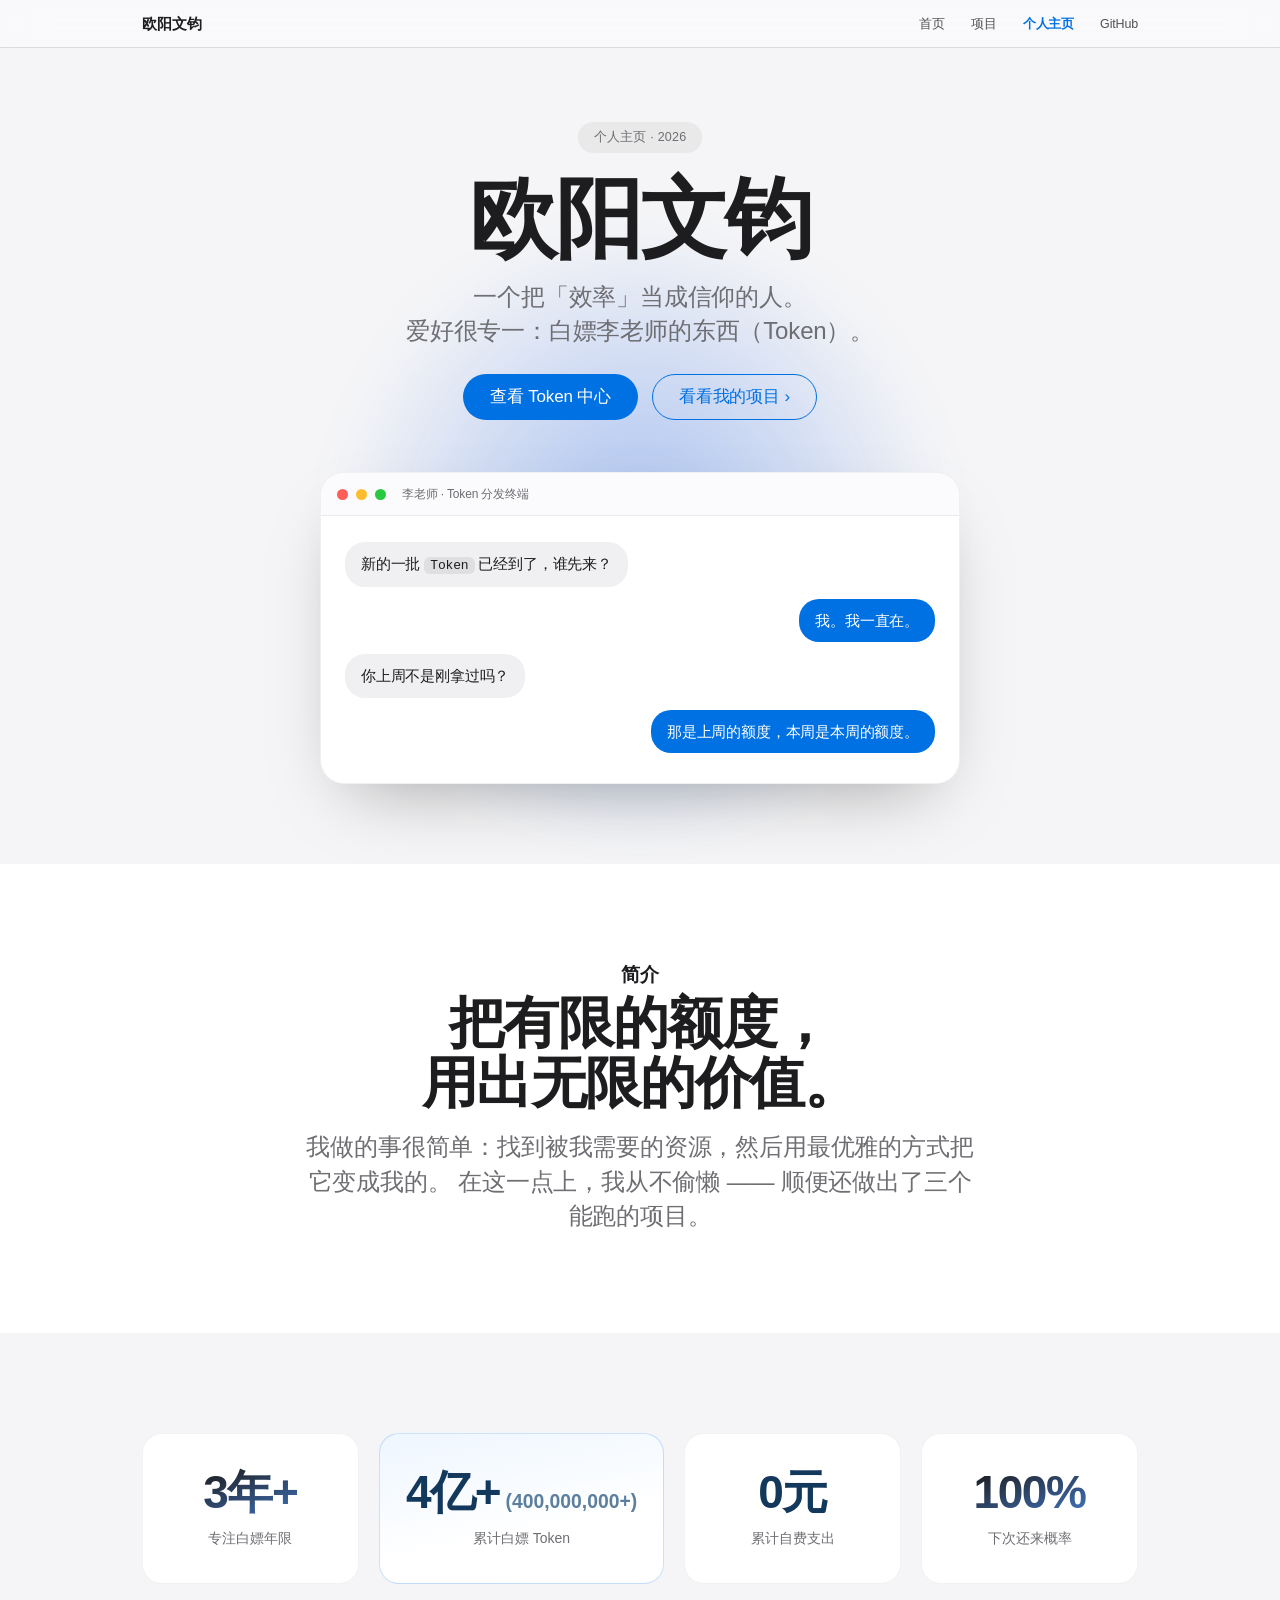
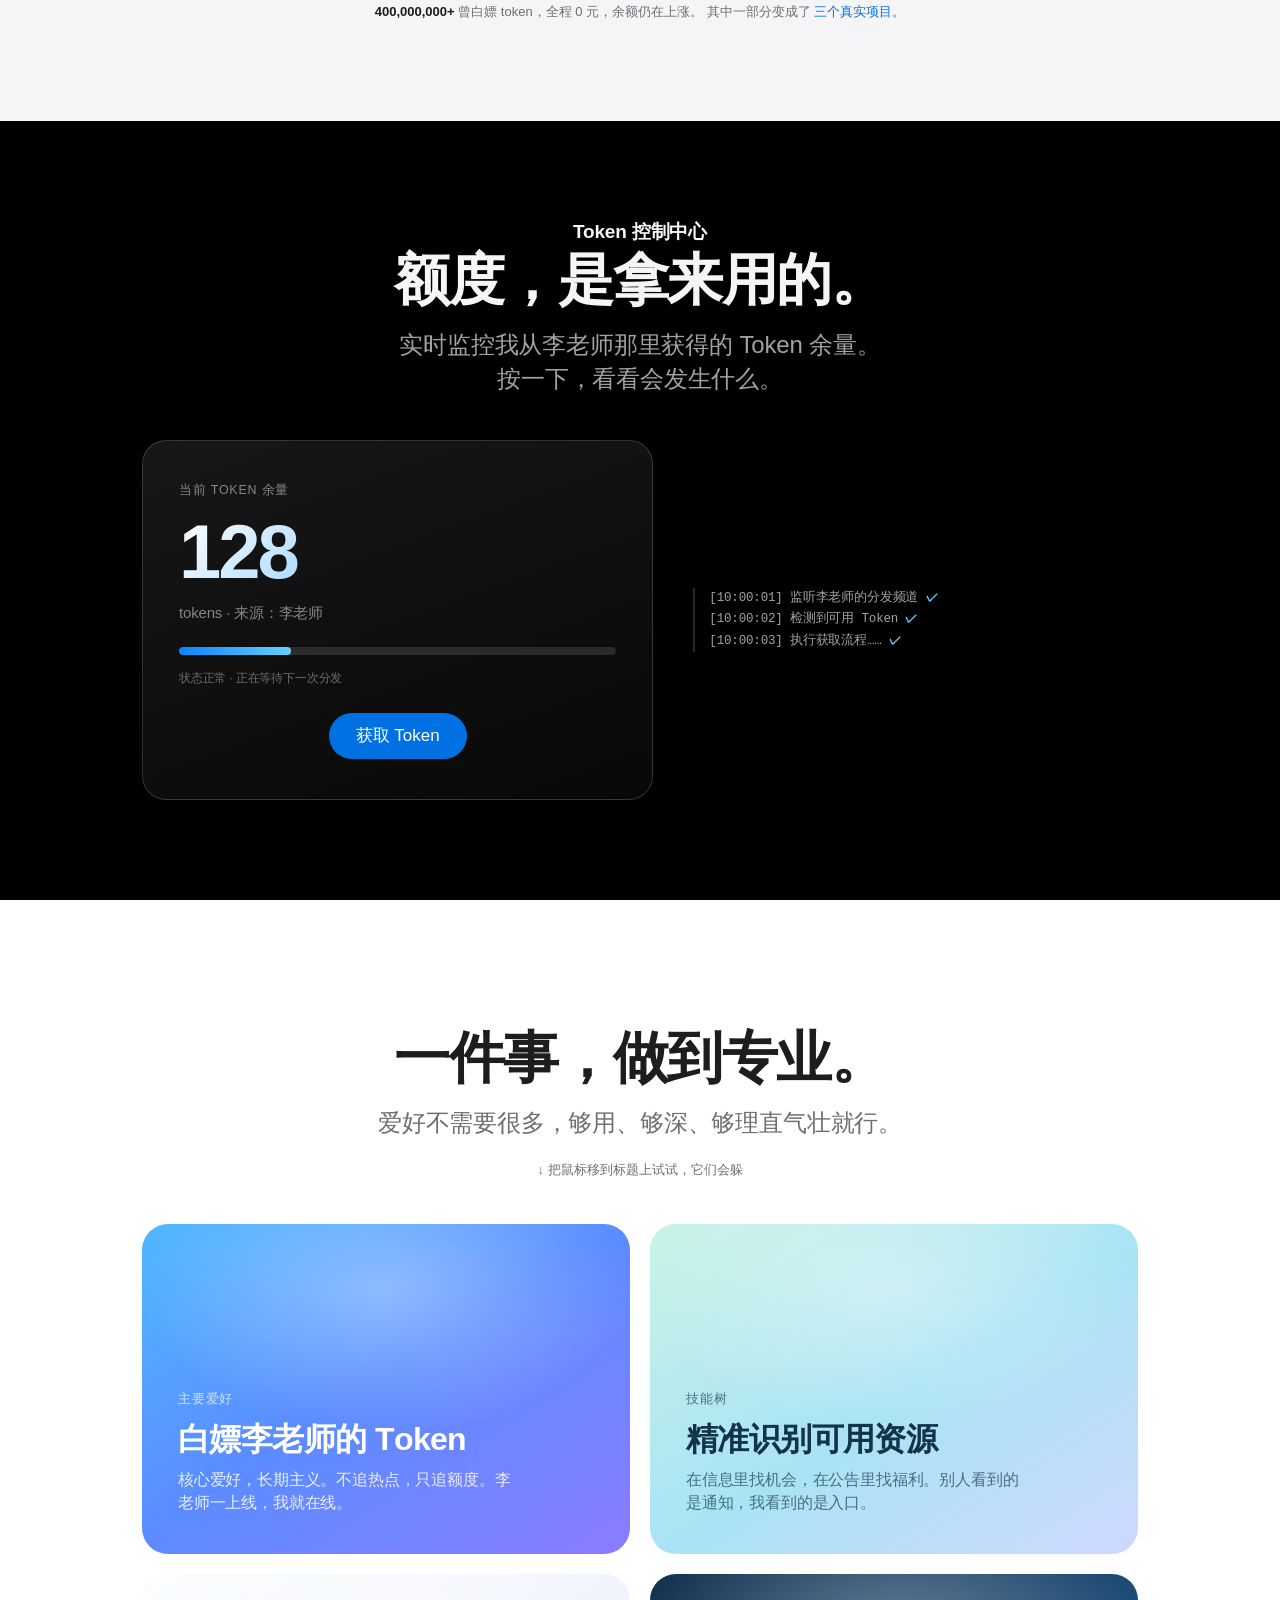
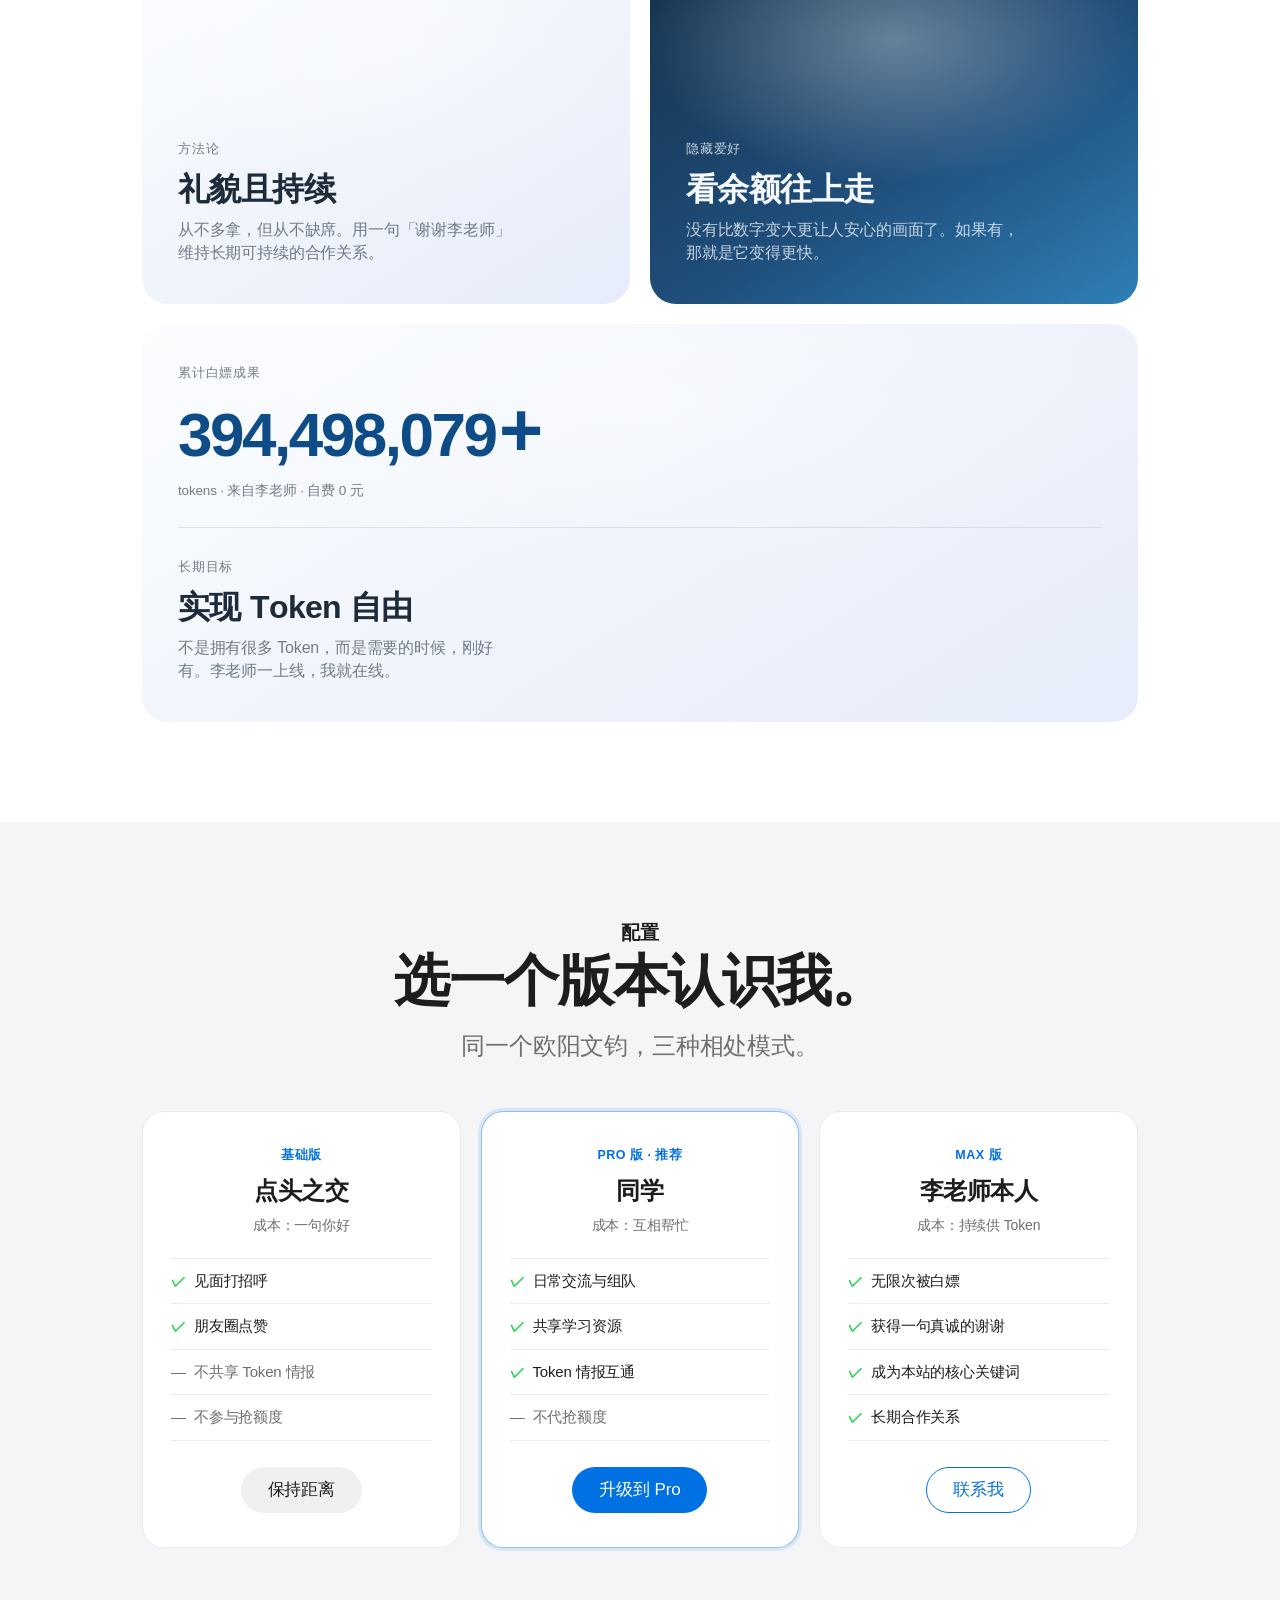
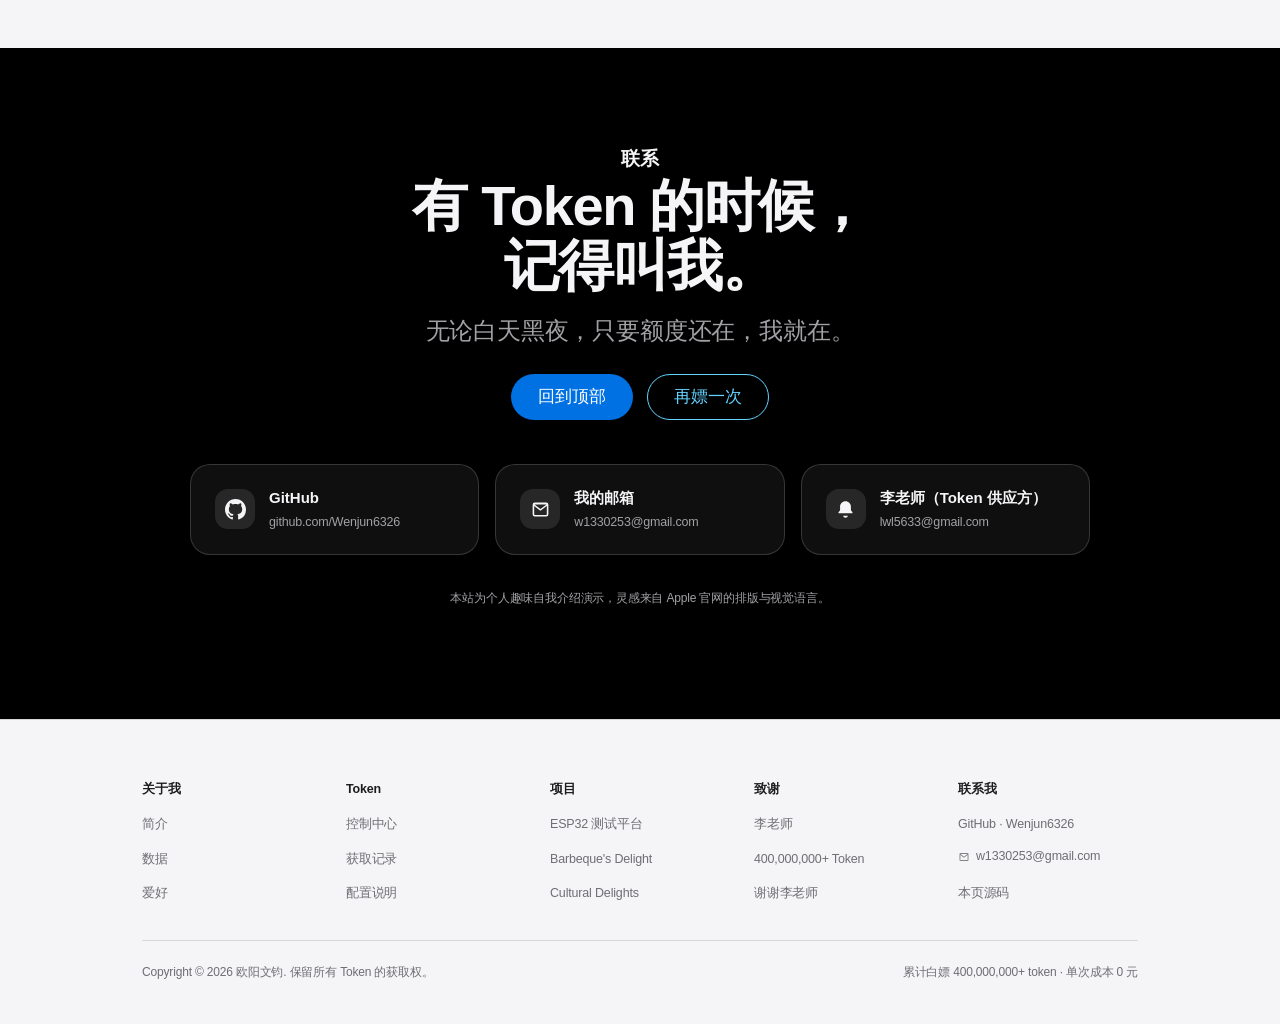
==== profile/index.html @ a66f83f0 "feat: 重构为多级页面站点（一级入口 + 项目页 + 个人主页） - 一级页面：Token 就是这么简单 / 感谢李老师的赞助 / 了解更多按钮 - 二级项目页：ESP32-S3 无线测试平台、B" ====
<!DOCTYPE html>
<html lang="zh-CN">
<head>
<meta charset="UTF-8">
<meta name="viewport" content="width=device-width, initial-scale=1">
<meta name="theme-color" content="#f5f5f7">
<meta name="description" content="欧阳文钧的个人主页：爱好是白嫖李老师的东西（Token），以及用这些额度做出来的项目。">
<title>个人主页 — 欧阳文钧</title>
<link rel="stylesheet" href="../styles.css">
</head>
<body>

<nav id="nav">
  <div class="inner">
    <a class="brand" href="../index.html">欧阳文钧</a>
    <div class="links">
      <a href="../index.html">首页</a>
      <a href="../projects/index.html">项目</a>
      <a href="index.html" class="on">个人主页</a>
      <a href="https://github.com/Wenjun6326" target="_blank" rel="noopener noreferrer">GitHub</a>
    </div>
  </div>
</nav>

<main>

  <!-- ================= 首屏 ================= -->
  <section id="hero">
    <div class="wrap stage">
      <div class="orb"></div>
      <div class="center">
        <span class="name-tag reveal">个人主页 · <span data-year>2026</span></span>
        <h1 class="big reveal d1">欧阳文钧</h1>
        <p class="lead reveal d2">
          一个把「效率」当成信仰的人。<br>
          爱好很专一：白嫖李老师的东西（Token）。
        </p>
        <div class="btns reveal d3">
          <a class="btn btn-solid" href="#tokens">查看 Token 中心</a>
          <a class="btn btn-ghost" href="../projects/index.html">看看我的项目 ›</a>
        </div>
      </div>

      <div style="max-width:640px;margin:52px auto 0" class="reveal d2">
        <div class="card">
          <div class="bar"><i></i><i></i><i></i><span>李老师 · Token 分发终端</span></div>
          <div class="body">
            <div class="chat">
              <div class="bubble">新的一批 <code>Token</code> 已经到了，谁先来？</div>
              <div class="bubble me">我。我一直在。</div>
              <div class="bubble">你上周不是刚拿过吗？</div>
              <div class="bubble me">那是上周的额度，本周是本周的额度。</div>
            </div>
          </div>
        </div>
      </div>
    </div>
    <div style="height:80px"></div>
  </section>

  <!-- ================= 简介 ================= -->
  <section id="intro">
    <div class="wrap center">
      <p class="eyebrow reveal">简介</p>
      <h2 class="big reveal d1">把有限的额度，<br>用出无限的价值。</h2>
      <p class="lead reveal d2">
        我做的事很简单：找到被我需要的资源，然后用最优雅的方式把它变成我的。
        在这一点上，我从不偷懒 —— 顺便还做出了三个能跑的项目。
      </p>
    </div>
  </section>

  <!-- ================= 数据 ================= -->
  <section id="stats">
    <div class="wrap">
      <div class="grid g4">
        <div class="stat reveal">
          <b class="grad" data-count="3" data-suffix="年+" data-magnet>0</b>
          <span>专注白嫖年限</span>
        </div>
        <div class="stat accent reveal d1">
          <b class="has-alt" data-count="4" data-suffix="亿+" data-alt=" (400,000,000+)">0</b>
          <span>累计白嫖 Token</span>
        </div>
        <div class="stat reveal d2">
          <b class="deep" data-count="0" data-suffix="元">0</b>
          <span>累计自费支出</span>
        </div>
        <div class="stat reveal d3">
          <b class="grad" data-count="100" data-suffix="%">0</b>
          <span>下次还来概率</span>
        </div>
      </div>
      <p class="stats-note center reveal d2">
        <b id="statsNumber">400,000,000+</b> 曾白嫖 token，全程 0 元，余额仍在上涨。
        其中一部分变成了 <a href="../projects/index.html" style="color:var(--accent)">三个真实项目</a>。
      </p>
    </div>
  </section>

  <!-- ================= Token 控制中心 ================= -->
  <section id="tokens" class="dark">
    <div class="wrap">
      <div class="center">
        <p class="eyebrow reveal">Token 控制中心</p>
        <h2 class="big reveal d1">额度，是拿来用的。</h2>
        <p class="lead reveal d2">
          实时监控我从李老师那里获得的 Token 余量。<br>
          按一下，看看会发生什么。
        </p>
      </div>

      <div style="display:grid;grid-template-columns:1.15fr 1fr;gap:40px;align-items:center;margin-top:44px"
           class="token-board">
        <div class="reveal d1" style="border-radius:24px;padding:40px 36px;
             background:linear-gradient(160deg,rgba(255,255,255,.09),rgba(255,255,255,.03));
             border:1px solid var(--line-dark);backdrop-filter:blur(12px);-webkit-backdrop-filter:blur(12px)">
          <div style="font-size:12.5px;color:#86868b;letter-spacing:.06em;text-transform:uppercase;margin-bottom:14px">当前 Token 余量</div>
          <div id="tokenValue" style="font-size:clamp(52px,8vw,76px);font-weight:700;line-height:1;letter-spacing:-.04em;
               font-variant-numeric:tabular-nums;background:linear-gradient(135deg,#fff,#7cc4ff 60%,#0a84ff);
               -webkit-background-clip:text;background-clip:text;color:transparent;transition:transform .25s var(--ease)">0</div>
          <div style="font-size:15px;color:#86868b;margin-top:12px">tokens · 来源：李老师</div>
          <div style="margin-top:22px;height:8px;border-radius:99px;background:rgba(255,255,255,.12);overflow:hidden">
            <i id="meterBar" style="display:block;height:100%;width:62%;border-radius:99px;
               background:linear-gradient(90deg,#0a84ff,#64d2ff);transition:width .6s var(--ease)"></i>
          </div>
          <div id="tokenNote" style="font-size:12px;color:#6e6e73;margin-top:14px">状态正常 · 正在等待下一次分发</div>
          <div class="center" style="margin-top:26px">
            <button class="btn btn-solid" id="getToken">获取 Token</button>
          </div>
        </div>

        <div class="reveal d2" style="font-family:'SF Mono',ui-monospace,Menlo,Consolas,monospace;
             font-size:12.5px;line-height:1.7;color:#a1a1a6;border-left:2px solid rgba(255,255,255,.16);padding-left:14px"
             id="logLines">
          <div>[10:00:01] 监听李老师的分发频道 <b style="color:#64d2ff">✓</b></div>
          <div>[10:00:02] 检测到可用 Token <b style="color:#64d2ff">✓</b></div>
          <div>[10:00:03] 执行获取流程…… <b style="color:#64d2ff">✓</b></div>
        </div>
      </div>
    </div>
  </section>

  <!-- ================= 爱好 ================= -->
  <section id="hobby">
    <div class="wrap">
      <div class="center">
        <p class="eyebrow reveal">爱好</p>
        <h2 class="big reveal d1">一件事，做到专业。</h2>
        <p class="lead reveal d2">爱好不需要很多，够用、够深、够理直气壮就行。</p>
        <p class="hint reveal d3">↓ 把鼠标移到标题上试试，它们会躲</p>
      </div>

      <div class="tiles">
        <article class="tile t1 reveal">
          <div class="k">主要爱好</div>
          <h3 class="mid"><span class="magnet" data-magnet>白嫖李老师的 Token</span></h3>
          <p>核心爱好，长期主义。不追热点，只追额度。李老师一上线，我就在线。</p>
        </article>
        <article class="tile t2 reveal d1">
          <div class="k">技能树</div>
          <h3 class="mid"><span class="magnet" data-magnet>精准识别可用资源</span></h3>
          <p>在信息里找机会，在公告里找福利。别人看到的是通知，我看到的是入口。</p>
        </article>
        <article class="tile t3 reveal d1">
          <div class="k">方法论</div>
          <h3 class="mid"><span class="magnet" data-magnet>礼貌且持续</span></h3>
          <p>从不多拿，但从不缺席。用一句「谢谢李老师」维持长期可持续的合作关系。</p>
        </article>
        <article class="tile t4 reveal d2">
          <div class="k">隐藏爱好</div>
          <h3 class="mid"><span class="magnet" data-magnet>看余额往上走</span></h3>
          <p>没有比数字变大更让人安心的画面了。如果有，那就是它变得更快。</p>
        </article>
        <article class="tile t3 wide reveal d3">
          <div class="wide-top">
            <div class="w-label">累计白嫖成果</div>
            <div class="w-value" id="bigNumber">
              <span class="w-glow" id="bigGlow" aria-hidden="true"></span>
              <span class="digits" id="bigDigits">400,000,000</span><span class="w-plus" id="bigPlus">+</span>
            </div>
            <div class="w-unit">tokens · 来自李老师 · 自费 0 元</div>
          </div>
          <div class="k">长期目标</div>
          <h3 class="mid"><span class="magnet" data-magnet>实现 Token 自由</span></h3>
          <p>不是拥有很多 Token，而是需要的时候，刚好有。李老师一上线，我就在线。</p>
        </article>
      </div>
    </div>
  </section>

  <!-- ================= 配置 ================= -->
  <section id="models" style="background:var(--paper-alt)">
    <div class="wrap">
      <div class="center">
        <p class="eyebrow reveal">配置</p>
        <h2 class="big reveal d1">选一个版本认识我。</h2>
        <p class="lead reveal d2">同一个欧阳文钧，三种相处模式。</p>
      </div>

      <div class="model-grid">
        <div class="model reveal">
          <div class="tagline">基础版</div>
          <h3>点头之交</h3>
          <div class="price">成本：一句你好</div>
          <ul>
            <li class="ok">见面打招呼</li>
            <li class="ok">朋友圈点赞</li>
            <li class="no">不共享 Token 情报</li>
            <li class="no">不参与抢额度</li>
          </ul>
          <a class="btn btn-quiet" href="#contact">保持距离</a>
        </div>

        <div class="model best reveal d1">
          <div class="tagline">Pro 版 · 推荐</div>
          <h3>同学</h3>
          <div class="price">成本：互相帮忙</div>
          <ul>
            <li class="ok">日常交流与组队</li>
            <li class="ok">共享学习资源</li>
            <li class="ok">Token 情报互通</li>
            <li class="no">不代抢额度</li>
          </ul>
          <a class="btn btn-solid" href="#contact">升级到 Pro</a>
        </div>

        <div class="model reveal d2">
          <div class="tagline">Max 版</div>
          <h3>李老师本人</h3>
          <div class="price">成本：持续供 Token</div>
          <ul>
            <li class="ok">无限次被白嫖</li>
            <li class="ok">获得一句真诚的谢谢</li>
            <li class="ok">成为本站的核心关键词</li>
            <li class="ok">长期合作关系</li>
          </ul>
          <a class="btn btn-ghost" href="#contact">联系我</a>
        </div>
      </div>
    </div>
  </section>

  <!-- ================= 联系方式 ================= -->
  <section id="contact" class="dark">
    <div class="wrap center">
      <p class="eyebrow reveal">联系</p>
      <h2 class="big reveal d1">有 Token 的时候，<br>记得叫我。</h2>
      <p class="lead reveal d2">无论白天黑夜，只要额度还在，我就在。</p>
      <div class="btns reveal d3">
        <a class="btn btn-solid" href="#hero">回到顶部</a>
        <button class="btn btn-ghost" id="getToken2" style="border-color:#64d2ff;color:#64d2ff">再嫖一次</button>
      </div>

      <div class="contacts">
        <a class="c-card reveal d1" href="https://github.com/Wenjun6326" target="_blank" rel="noopener noreferrer">
          <span class="ico">
            <svg viewBox="0 0 16 16" aria-hidden="true"><path d="M8 0C3.58 0 0 3.58 0 8c0 3.54 2.29 6.53 5.47 7.59.4.07.55-.17.55-.38 0-.19-.01-.82-.01-1.49-2.01.37-2.53-.49-2.69-.94-.09-.23-.48-.94-.82-1.13-.28-.15-.68-.52-.01-.53.63-.01 1.08.58 1.23.82.72 1.21 1.87.87 2.33.66.07-.52.28-.87.51-1.07-1.78-.2-3.64-.89-3.64-3.95 0-.87.31-1.59.82-2.15-.08-.2-.36-1.02.08-2.12 0 0 .67-.21 2.2.82.64-.18 1.32-.27 2-.27s1.36.09 2 .27c1.53-1.04 2.2-.82 2.2-.82.44 1.1.16 1.92.08 2.12.51.56.82 1.27.82 2.15 0 3.07-1.87 3.75-3.65 3.95.29.25.54.73.54 1.48 0 1.07-.01 1.93-.01 2.2 0 .21.15.46.55.38A8.01 8.01 0 0 0 16 8c0-4.42-3.58-8-8-8Z"/></svg>
          </span>
          <span class="txt"><strong>GitHub</strong><small>github.com/Wenjun6326</small></span>
        </a>

        <a class="c-card reveal d2" href="mailto:w1330253@gmail.com">
          <span class="ico">
            <svg viewBox="0 0 24 24" aria-hidden="true"><path d="M3 6.5A2.5 2.5 0 0 1 5.5 4h13A2.5 2.5 0 0 1 21 6.5v11a2.5 2.5 0 0 1-2.5 2.5h-13A2.5 2.5 0 0 1 3 17.5v-11Zm2.2-.3 6.8 5.1 6.8-5.1H5.2Zm13.8 1.9-6.2 4.65a1.5 1.5 0 0 1-1.8 0L4.8 8.1v9.4c0 .4.3.7.7.7h13c.4 0 .7-.3.7-.7V8.1Z"/></svg>
          </span>
          <span class="txt"><strong>我的邮箱</strong><small>w1330253@gmail.com</small></span>
        </a>

        <a class="c-card reveal d3" href="mailto:lwl5633@gmail.com">
          <span class="ico">
            <svg viewBox="0 0 24 24" aria-hidden="true"><path d="M12 2.6c-3.4 0-6.2 2.8-6.2 6.2v3.4c0 .6-.2 1.1-.6 1.5l-1 1.1c-.6.6-.1 1.6.7 1.6h14.2c.8 0 1.3-1 .7-1.6l-1-1.1c-.4-.4-.6-.9-.6-1.5V8.8c0-3.4-2.8-6.2-6.2-6.2Zm0 18.8a2.9 2.9 0 0 0 2.8-2.2H9.2A2.9 2.9 0 0 0 12 21.4Z"/></svg>
          </span>
          <span class="txt"><strong>李老师（Token 供应方）</strong><small>lwl5633@gmail.com</small></span>
        </a>
      </div>

      <p class="small reveal d3" style="margin-top:34px">
        本站为个人趣味自我介绍演示，灵感来自 Apple 官网的排版与视觉语言。
      </p>
    </div>
  </section>

</main>

<footer>
  <div class="wrap">
    <div class="foot-links">
      <div>
        <h4>关于我</h4>
        <ul>
          <li><a href="#intro">简介</a></li>
          <li><a href="#stats">数据</a></li>
          <li><a href="#hobby">爱好</a></li>
        </ul>
      </div>
      <div>
        <h4>Token</h4>
        <ul>
          <li><a href="#tokens">控制中心</a></li>
          <li><a href="#stats">获取记录</a></li>
          <li><a href="#models">配置说明</a></li>
        </ul>
      </div>
      <div>
        <h4>项目</h4>
        <ul>
          <li><a href="../projects/index.html#esp32">ESP32 测试平台</a></li>
          <li><a href="../projects/index.html#bbq">Barbeque's Delight</a></li>
          <li><a href="../projects/index.html#cultural">Cultural Delights</a></li>
        </ul>
      </div>
      <div>
        <h4>致谢</h4>
        <ul>
          <li><a href="#contact">李老师</a></li>
          <li><a href="#stats">400,000,000+ Token</a></li>
          <li><a href="#contact">谢谢李老师</a></li>
        </ul>
      </div>
      <div>
        <h4>联系我</h4>
        <ul>
          <li><a href="https://github.com/Wenjun6326" target="_blank" rel="noopener noreferrer">GitHub · Wenjun6326</a></li>
          <li><a class="mail-inline" href="mailto:w1330253@gmail.com">
            <svg class="mi" viewBox="0 0 24 24" aria-hidden="true"><path d="M3 6.5A2.5 2.5 0 0 1 5.5 4h13A2.5 2.5 0 0 1 21 6.5v11a2.5 2.5 0 0 1-2.5 2.5h-13A2.5 2.5 0 0 1 3 17.5v-11Zm2.2-.3 6.8 5.1 6.8-5.1H5.2Zm13.8 1.9-6.2 4.65a1.5 1.5 0 0 1-1.8 0L4.8 8.1v9.4c0 .4.3.7.7.7h13c.4 0 .7-.3.7-.7V8.1Z"/></svg>
            w1330253@gmail.com</a></li>
          <li><a href="https://github.com/Wenjun6326/wenjun6326.github.io" target="_blank" rel="noopener noreferrer">本页源码</a></li>
        </ul>
      </div>
    </div>
    <div class="foot-note">
      <span>Copyright © <span data-year>2026</span> 欧阳文钧. 保留所有 Token 的获取权。</span>
      <span>累计白嫖 400,000,000+ token · 单次成本 0 元</span>
    </div>
  </div>
</footer>

<style>
/* 移动端：Token 中心两栏堆叠 */
@media (max-width:834px){
  .token-board{grid-template-columns:1fr !important;}
}
#tokenValue.pop{transform:scale(1.06);}
</style>

<script src="../app.js"></script>
</body>
</html>
---- styles.css ----
/* =========================================================
   欧阳文钧 · 个人站点 — 共享样式
   参考 apple.com 的排版语言：磨砂导航、巨字、大留白、
   黑白灰交替区块、卡片式规格、克制的动效
   ========================================================= */
:root{
  --ink:#1d1d1f;
  --ink-soft:#6e6e73;
  --paper:#fff;
  --paper-alt:#f5f5f7;
  --line:rgba(0,0,0,.12);
  --line-dark:rgba(255,255,255,.16);
  --accent:#0071e3;
  --accent-hover:#0077ed;
  --w:1040px;
  --ease:cubic-bezier(.22,.61,.36,1);
  --spring:cubic-bezier(.2,.9,.25,1);
  --nav-h:48px;
}

*{box-sizing:border-box;}
html{
  -webkit-text-size-adjust:100%;scroll-behavior:smooth;scroll-padding-top:64px;
  /* 兜底：任何元素溢出都不产生横向滚动条（clip 不会破坏 sticky 与滚动） */
  overflow-x:clip;
}
body{
  margin:0;background:var(--paper);color:var(--ink);
  font-family:-apple-system,BlinkMacSystemFont,"SF Pro Display","SF Pro Text","Helvetica Neue",
              "PingFang SC","Hiragino Sans GB","Microsoft YaHei",Arial,sans-serif;
  font-size:17px;line-height:1.5;letter-spacing:-.01em;
  -webkit-font-smoothing:antialiased;overflow-x:clip;
}
img{max-width:100%;display:block;}
a{color:inherit;text-decoration:none;}
button{font:inherit;}

/* ============ 导航 ============ */
#nav{
  position:fixed;inset:0 0 auto 0;height:var(--nav-h);z-index:80;
  background:rgba(251,251,253,.72);
  backdrop-filter:saturate(180%) blur(20px);
  -webkit-backdrop-filter:saturate(180%) blur(20px);
  border-bottom:1px solid var(--line);
  view-transition-name:site-nav;
}
#nav .inner{
  max-width:var(--w);height:var(--nav-h);margin:0 auto;padding:0 22px;
  display:flex;align-items:center;gap:28px;
}
#nav .brand{font-size:15px;font-weight:600;letter-spacing:.01em;white-space:nowrap;}
#nav .brand:hover{color:var(--accent);}
#nav .links{display:flex;gap:26px;margin-left:auto;}
#nav .links a{
  font-size:12.5px;color:rgba(0,0,0,.8);opacity:.85;
  transition:color .3s var(--ease),opacity .3s var(--ease);
}
#nav .links a:hover{color:var(--accent);opacity:1;}
#nav .links a.on{color:var(--accent);opacity:1;font-weight:600;}
@media (max-width:734px){ #nav .links{display:none;} }

/* ============ 通用版式 ============ */
.wrap{max-width:var(--w);width:100%;margin:0 auto;padding:0 22px;}
.wrap-narrow{max-width:760px;width:100%;margin:0 auto;padding:0 22px;}
section{padding:100px 0;}
.center{text-align:center;}
.eyebrow{font-size:19px;font-weight:600;line-height:1.2;color:var(--ink);margin:0 0 6px;}
h1.big{font-size:clamp(44px,9vw,88px);line-height:1.04;font-weight:700;letter-spacing:-.03em;margin:0 0 16px;}
h2.big{font-size:clamp(30px,5vw,56px);line-height:1.07;font-weight:700;letter-spacing:-.025em;margin:0 0 18px;}
h3.mid{font-size:clamp(22px,3.2vw,32px);line-height:1.15;font-weight:700;letter-spacing:-.02em;margin:0 0 12px;}
.lead{font-size:clamp(18px,2.2vw,24px);line-height:1.42;color:var(--ink-soft);margin:0 auto;max-width:680px;font-weight:400;}
.body-copy{font-size:17px;color:var(--ink-soft);max-width:680px;margin:0 auto;}
.small{font-size:12px;color:var(--ink-soft);}
.dark{background:#000;color:#f5f5f7;}
.dark .lead,.dark .body-copy,.dark .small{color:#a1a1a6;}
.dark .eyebrow{color:#f5f5f7;}

/* ============ 按钮 ============ */
.btns{display:flex;gap:14px;justify-content:center;flex-wrap:wrap;margin-top:26px;}
.btn{
  display:inline-flex;align-items:center;justify-content:center;gap:8px;
  border-radius:980px;padding:12px 26px;font-size:17px;line-height:1.18;
  cursor:pointer;border:1px solid transparent;
  transition:background .3s var(--ease),color .3s var(--ease),
             border-color .3s var(--ease),transform .18s var(--spring),
             box-shadow .3s var(--ease);
}
.btn:active{transform:scale(.96);}
.btn-solid{background:var(--accent);color:#fff;}
.btn-solid:hover{background:var(--accent-hover);box-shadow:0 10px 26px -12px rgba(0,113,227,.7);}
.btn-ghost{background:transparent;color:var(--accent);border-color:var(--accent);}
.btn-ghost:hover{background:var(--accent);color:#fff;}
.btn-quiet{background:rgba(0,0,0,.06);color:var(--ink);}
.btn-quiet:hover{background:rgba(0,0,0,.1);}
.btn-lg{padding:16px 34px;font-size:19px;}
.btn .arr{transition:transform .35s var(--spring);}
.btn:hover .arr{transform:translateX(4px);}
.link-more{display:inline-flex;align-items:center;gap:6px;color:var(--accent);font-size:17px;margin-top:6px;}
.link-more::after{content:"›";font-size:20px;line-height:1;transition:transform .3s var(--ease);}
.link-more:hover{text-decoration:underline;}
.link-more:hover::after{transform:translateX(4px);}

/* ============ 首屏（首页 / 子页共用） ============ */
#hero{padding:calc(var(--nav-h) + 74px) 0 0;background:var(--paper-alt);overflow:hidden;}
#hero .stage{position:relative;}
#hero .orb{
  position:absolute;left:50%;top:62%;width:min(920px,135vw);aspect-ratio:1;
  transform:translate(-50%,-50%);pointer-events:none;
  background:
    radial-gradient(closest-side,rgba(0,113,227,.22),rgba(0,113,227,0) 68%),
    radial-gradient(closest-side,rgba(94,92,230,.18),rgba(94,92,230,0) 66%);
  filter:blur(22px);
  animation:drift 20s var(--ease) infinite alternate;
}
@keyframes drift{
  from{transform:translate(-50%,-50%) scale(1);}
  to{transform:translate(-46%,-54%) scale(1.14);}
}
#hero .stage > *:not(.orb){position:relative;}
.name-tag{
  display:inline-block;border-radius:980px;padding:6px 16px;
  background:rgba(0,0,0,.05);color:var(--ink-soft);
  font-size:12.5px;letter-spacing:.02em;margin-bottom:20px;font-weight:500;
}
.token-pill{
  display:inline-flex;align-items:center;gap:8px;
  margin:0 0 30px;padding:8px 18px;border-radius:980px;
  background:rgba(0,0,0,.05);font-size:14px;color:var(--ink-soft);
}
.token-pill .dot{
  width:8px;height:8px;border-radius:50%;background:#30d158;
  box-shadow:0 0 0 4px rgba(48,209,88,.18);
}

/* ============ 卡片 / 窗口 ============ */
.card{
  border-radius:24px;background:#fff;border:1px solid rgba(0,0,0,.06);
  box-shadow:0 30px 70px -30px rgba(0,0,0,.35);overflow:hidden;
}
.card .bar{
  display:flex;align-items:center;gap:8px;padding:12px 16px;
  border-bottom:1px solid rgba(0,0,0,.07);background:#fbfbfd;
}
.card .bar i{width:11px;height:11px;border-radius:50%;background:#e2e2e6;display:block;}
.card .bar i:nth-child(1){background:#ff5f57;}
.card .bar i:nth-child(2){background:#febc2e;}
.card .bar i:nth-child(3){background:#28c840;}
.card .bar span{margin-left:8px;font-size:12px;color:var(--ink-soft);}
.card .body{padding:26px 24px 30px;min-height:190px;}
.chat{display:flex;flex-direction:column;gap:12px;}
.bubble{align-self:flex-start;max-width:82%;padding:11px 16px;border-radius:20px;background:#f0f0f3;font-size:15px;line-height:1.42;}
.bubble.me{align-self:flex-end;background:var(--accent);color:#fff;}
.bubble code{
  font-family:"SF Mono",ui-monospace,Menlo,Consolas,monospace;font-size:13px;
  background:rgba(0,0,0,.07);padding:1px 6px;border-radius:6px;
}

/* ============ 数据格 ============ */
#stats{background:var(--paper-alt);}
.grid{display:grid;gap:20px;}
.grid.g4{grid-template-columns:repeat(4,1fr);}
.grid.g3{grid-template-columns:repeat(3,1fr);}
.stat{
  background:#fff;border-radius:20px;padding:34px 26px;text-align:center;
  border:1px solid rgba(0,0,0,.05);
  transition:transform .6s var(--ease),box-shadow .6s var(--ease);
}
.stat:hover{transform:translateY(-6px);box-shadow:0 24px 50px -34px rgba(0,0,0,.36);}
.stat b{display:block;font-size:clamp(34px,4.6vw,46px);line-height:1.05;white-space:nowrap;font-weight:700;letter-spacing:-.03em;margin-bottom:12px;}
.stat b.has-alt,.stat b.deep{color:#12385c;}
.stat b em{font-size:.42em;font-style:normal;font-weight:600;color:#5c7f9e;letter-spacing:0;}
.stat b.grad{
  background:linear-gradient(160deg,#1d1d1f 15%,#3f6fb5 85%);
  -webkit-background-clip:text;background-clip:text;color:transparent;
}
.stat b.grad .magnet.ch{background:inherit;background-clip:inherit;-webkit-background-clip:inherit;}
.stat span{font-size:14px;color:var(--ink-soft);letter-spacing:0;display:block;white-space:nowrap;}
.stat.accent{background:linear-gradient(168deg,#eef6ff,#ffffff 62%);border-color:rgba(0,113,227,.2);}
.stats-note{margin:18px 0 0;font-size:13px;color:var(--ink-soft);letter-spacing:0;}
.stats-note b{color:var(--ink);font-weight:600;}
.hint{margin:20px 0 0;font-size:13px;color:var(--ink-soft);opacity:.85;letter-spacing:0;}

/* ============ 文字磁吸 ============ */
.magnet{display:inline-block;transition:transform .55s var(--spring);will-change:transform;cursor:default;}
.magnet.ch{display:inline-block;transition:transform .6s var(--spring),color .3s var(--ease);}
.magnet.ch.live{transition:transform .12s linear,color .3s var(--ease);}
.magnet.ch.near{color:#0a84ff;text-shadow:0 0 22px rgba(10,132,255,.28);}
.tile h3 .magnet.ch.near{color:inherit;text-shadow:0 2px 14px rgba(255,255,255,.5);}

/* ============ 爱好磁贴 ============ */
.tiles{display:grid;grid-template-columns:repeat(2,1fr);gap:20px;margin-top:44px;}
.tile{
  border-radius:26px;padding:40px 36px;min-height:330px;
  display:flex;flex-direction:column;justify-content:flex-end;
  position:relative;overflow:hidden;
  transition:transform .6s var(--ease),box-shadow .6s var(--ease);
}
.tile::before{
  content:"";position:absolute;inset:-40% -20% auto -20%;height:120%;
  background:radial-gradient(closest-side,rgba(255,255,255,.65),rgba(255,255,255,0) 72%);
  opacity:.5;pointer-events:none;transition:opacity .6s var(--ease),transform .8s var(--ease);
}
.tile:hover{transform:translateY(-8px);box-shadow:0 30px 66px -36px rgba(0,0,0,.42);}
.tile:hover::before{opacity:.78;transform:translateY(-4%) scale(1.05);}
.tile > *{position:relative;z-index:1;}
.tile .k{font-size:12.5px;letter-spacing:.06em;text-transform:uppercase;opacity:.72;margin-bottom:12px;}
.tile p{margin:0;font-size:16px;line-height:1.45;opacity:.86;max-width:38ch;}
.tile h3{margin-bottom:10px;}
.tile.wide{grid-column:span 2;min-height:360px;}
.t1{background:linear-gradient(148deg,#4fb8ff 0%,#5b8cff 48%,#8b7cff 100%);color:#fff;}
.t2{background:linear-gradient(148deg,#c9f3e6 0%,#a9e3f5 52%,#cfd8ff 100%);color:#123449;}
.t2 .k,.t2 p{opacity:.66;}
.t3{background:linear-gradient(148deg,#fbfdff 0%,#eff3fb 55%,#e6ecfa 100%);color:#1d2b3a;}
.t3 .k,.t3 p{opacity:.6;}
.t4{background:linear-gradient(148deg,#16334f 0%,#1f4e7a 55%,#2f7fb8 100%);color:#f5f9ff;}
.t4 .k,.t4 p{opacity:.78;}
.wide-top{margin-bottom:30px;padding-bottom:26px;border-bottom:1px solid rgba(29,43,58,.1);}
.w-label{font-size:12.5px;letter-spacing:.06em;text-transform:uppercase;opacity:.6;margin-bottom:10px;}
.w-value{position:relative;font-size:clamp(40px,6vw,62px);font-weight:700;line-height:1.1;letter-spacing:-.04em;color:#0d4c86;}
.w-value .digits{display:inline-block;white-space:nowrap;font-variant-numeric:tabular-nums;}
.w-plus{display:inline-block;white-space:nowrap;margin-left:.05em;font-size:1.22em;line-height:1;transform-origin:50% 55%;will-change:transform,color;}
.w-glow{
  position:absolute;left:73%;top:55%;width:500px;height:500px;z-index:-1;
  margin:-250px 0 0 -250px;border-radius:50%;pointer-events:none;opacity:0;
  background:radial-gradient(closest-side,rgba(10,132,255,.65),rgba(80,180,255,.28) 44%,rgba(120,200,255,0) 74%);
  filter:blur(9px);
}
.w-glow.on{animation:wGlow 1.5s var(--ease) forwards;}
@keyframes wGlow{
  0%{opacity:0;transform:scale(.35);}
  30%{opacity:.95;transform:scale(1.04);}
  100%{opacity:0;transform:scale(1.5);}
}
.w-plus.pop{animation:wPop 1.15s var(--spring) forwards;}
@keyframes wPop{
  0%{transform:scale(1) rotate(0deg);color:#0d4c86;}
  26%{transform:scale(1.78) rotate(7deg);color:#0071e3;}
  58%{transform:scale(1.56) rotate(5deg);color:#0071e3;}
  100%{transform:scale(1) rotate(0deg);color:#0d4c86;}
}
.w-unit{font-size:13.5px;opacity:.6;margin-top:12px;}

/* ============ 配置对比 ============ */
.model-grid{display:grid;grid-template-columns:repeat(3,1fr);gap:20px;margin-top:48px;}
.model{
  background:#fff;border-radius:22px;padding:34px 28px;text-align:center;
  border:1px solid rgba(0,0,0,.07);
  transition:transform .45s var(--ease),box-shadow .45s var(--ease),border-color .45s var(--ease);
}
.model:hover{transform:translateY(-6px);box-shadow:0 30px 60px -34px rgba(0,0,0,.4);}
.model.best{border-color:rgba(0,113,227,.45);box-shadow:0 0 0 3px rgba(0,113,227,.12);}
.model .tagline{font-size:12.5px;color:var(--accent);font-weight:600;letter-spacing:.04em;text-transform:uppercase;margin-bottom:8px;}
.model h3{font-size:24px;font-weight:700;letter-spacing:-.02em;margin:0 0 6px;}
.model .price{font-size:14px;color:var(--ink-soft);margin-bottom:22px;}
.model ul{list-style:none;margin:0 0 26px;padding:0;text-align:left;}
.model li{font-size:15px;padding:11px 0;border-top:1px solid rgba(0,0,0,.08);color:var(--ink);}
.model li:last-child{border-bottom:1px solid rgba(0,0,0,.08);}
.model li.ok::before{content:"✓";color:#30d158;font-weight:700;margin-right:8px;}
.model li.no{color:var(--ink-soft);}
.model li.no::before{content:"—";margin-right:8px;color:var(--ink-soft);}

/* ============ 联系方式卡 ============ */
.contacts{display:grid;grid-template-columns:repeat(3,1fr);gap:16px;max-width:900px;margin:44px auto 0;}
.c-card{
  display:flex;align-items:center;gap:14px;text-align:left;
  padding:22px 24px;border-radius:20px;
  background:rgba(255,255,255,.06);border:1px solid var(--line-dark);
  backdrop-filter:blur(12px);-webkit-backdrop-filter:blur(12px);
  transition:background .4s var(--ease),border-color .4s var(--ease),transform .4s var(--ease);
}
.c-card:hover{background:rgba(255,255,255,.11);border-color:rgba(100,210,255,.5);transform:translateY(-4px);}
.c-card .ico{flex:0 0 40px;width:40px;height:40px;border-radius:13px;display:flex;align-items:center;justify-content:center;background:rgba(255,255,255,.1);}
.c-card .ico svg{width:21px;height:21px;fill:#f5f5f7;}
.c-card .txt{min-width:0;}
.c-card .txt strong{display:block;font-size:15px;font-weight:600;color:#f5f5f7;letter-spacing:0;}
.c-card .txt small{display:block;font-size:12.5px;color:#a1a1a6;margin-top:3px;overflow:hidden;text-overflow:ellipsis;white-space:nowrap;}

/* ============ 页脚 ============ */
footer{background:var(--paper-alt);padding:60px 0 44px;border-top:1px solid var(--line);}
.foot-links{display:grid;grid-template-columns:repeat(5,1fr);gap:24px;padding-bottom:26px;border-bottom:1px solid var(--line);}
.foot-links h4{font-size:12.5px;font-weight:600;margin:0 0 12px;color:var(--ink);}
.foot-links ul{list-style:none;margin:0;padding:0;}
.foot-links li{margin-bottom:9px;}
.foot-links a{font-size:12.5px;color:var(--ink-soft);transition:color .25s var(--ease);}
.foot-links a:hover{color:var(--accent);text-decoration:underline;}
.mail-inline{display:inline-flex;align-items:center;gap:6px;white-space:nowrap;}
.mail-inline .mi{width:12px;height:12px;flex:none;fill:currentColor;opacity:.85;}
.foot-note{display:flex;justify-content:space-between;gap:16px;flex-wrap:wrap;padding-top:22px;font-size:12px;color:var(--ink-soft);}

/* ============ 滚动进场 ============ */
.reveal{opacity:0;transform:translateY(28px);}
.reveal.in{opacity:1;transform:none;transition:opacity .9s var(--ease),transform .9s var(--ease);}
.reveal.d1.in{transition-delay:.08s;}
.reveal.d2.in{transition-delay:.16s;}
.reveal.d3.in{transition-delay:.24s;}

/* =========================================================
   一级页面（入口）
   ========================================================= */
#landing{background:#000;color:#f5f5f7;}
.landing-stage{
  min-height:calc(100svh - var(--nav-h));position:relative;overflow:hidden;
  display:flex;align-items:center;justify-content:center;
  padding:96px 22px 84px;
}
.landing-stage .mesh{
  position:absolute;inset:-14%;pointer-events:none;
  background:
    radial-gradient(38% 44% at 18% 26%,rgba(10,132,255,.5),transparent 68%),
    radial-gradient(34% 40% at 82% 30%,rgba(94,92,230,.44),transparent 70%),
    radial-gradient(46% 44% at 52% 88%,rgba(100,210,255,.3),transparent 72%);
  filter:blur(44px);opacity:.62;
  animation:meshDrift 26s var(--ease) infinite alternate;
}
@keyframes meshDrift{
  0%{transform:translate3d(-1.5%,-1%,0) scale(1);}
  50%{transform:translate3d(2%,2.5%,0) scale(1.08);}
  100%{transform:translate3d(-2%,1.5%,0) scale(1.03);}
}
.landing-stage .grid-lines{
  position:absolute;inset:0;pointer-events:none;opacity:.5;
  background-image:
    linear-gradient(rgba(255,255,255,.05) 1px,transparent 1px),
    linear-gradient(90deg,rgba(255,255,255,.05) 1px,transparent 1px);
  background-size:72px 72px;
  mask-image:radial-gradient(70% 62% at 50% 46%,#000 30%,transparent 78%);
  -webkit-mask-image:radial-gradient(70% 62% at 50% 46%,#000 30%,transparent 78%);
}
.landing-inner{position:relative;text-align:center;max-width:900px;width:100%;}
.landing-kicker{
  display:inline-flex;align-items:center;gap:9px;
  padding:8px 18px;border-radius:980px;margin-bottom:26px;
  background:rgba(255,255,255,.07);border:1px solid var(--line-dark);
  font-size:13px;color:#c7c7cc;backdrop-filter:blur(12px);
}
.landing-kicker .dot{width:7px;height:7px;border-radius:50%;background:#30d158;box-shadow:0 0 0 4px rgba(48,209,88,.16);}
.landing-title{
  margin:0 0 20px;font-weight:700;letter-spacing:-.035em;line-height:1.03;
  font-size:clamp(40px,8.6vw,96px);
  background:linear-gradient(180deg,#ffffff 26%,#8fb8dd 100%);
  -webkit-background-clip:text;background-clip:text;color:transparent;
  view-transition-name:hero-title;
}
.landing-sub{
  margin:0 auto;max-width:640px;font-size:clamp(17px,2.3vw,23px);
  color:#a1a1a6;line-height:1.46;
}
.landing-sub .thanks{
  display:inline-block;color:#f5f5f7;font-weight:600;
  background:linear-gradient(180deg,#fff,#7cc4ff);
  -webkit-background-clip:text;background-clip:text;color:transparent;
}
.landing-cta{margin-top:38px;display:flex;gap:14px;justify-content:center;flex-wrap:wrap;}
.btn-light{background:#f5f5f7;color:#1d1d1f;}
.btn-light:hover{background:#fff;box-shadow:0 12px 30px -14px rgba(255,255,255,.5);}
.btn-outline-light{background:transparent;color:#f5f5f7;border-color:rgba(255,255,255,.4);}
.btn-outline-light:hover{background:rgba(255,255,255,.12);border-color:#f5f5f7;}
.landing-note{margin-top:28px;font-size:12.5px;color:#6e6e73;}

/* 首屏底部三块迷你预览 */
.mini-strip{
  display:grid;grid-template-columns:repeat(3,1fr);gap:16px;
  max-width:1000px;margin:64px auto 0;width:100%;
}
.mini{
  border-radius:20px;padding:22px 22px 24px;text-align:left;
  background:rgba(255,255,255,.06);border:1px solid var(--line-dark);
  backdrop-filter:blur(14px);-webkit-backdrop-filter:blur(14px);
  transition:transform .5s var(--ease),background .4s var(--ease),border-color .4s var(--ease);
}
.mini:hover{transform:translateY(-6px);background:rgba(255,255,255,.1);border-color:rgba(100,210,255,.45);}
.mini .mi-ico{width:34px;height:34px;margin-bottom:14px;}
.mini .mi-ico svg{width:34px;height:34px;}
.mini b{display:block;font-size:15px;font-weight:600;color:#f5f5f7;margin-bottom:6px;letter-spacing:0;}
.mini span{font-size:12.5px;color:#a1a1a6;line-height:1.45;display:block;}

/* 关键词跑马灯 */
.marquee{
  overflow:hidden;border-top:1px solid rgba(255,255,255,.1);
  border-bottom:1px solid rgba(255,255,255,.1);
  background:#000;padding:26px 0;
  mask-image:linear-gradient(90deg,transparent,#000 12%,#000 88%,transparent);
  -webkit-mask-image:linear-gradient(90deg,transparent,#000 12%,#000 88%,transparent);
}
.marquee-track{display:flex;gap:56px;width:max-content;animation:slide 34s linear infinite;}
.marquee:hover .marquee-track{animation-play-state:paused;}
@keyframes slide{from{transform:translateX(0);}to{transform:translateX(-50%);}}
.marquee span{
  font-size:clamp(18px,2.6vw,30px);font-weight:600;letter-spacing:-.02em;
  color:#48484a;white-space:nowrap;
}
.marquee span.hot{color:#f5f5f7;}

/* ============ 浮动的几何图形 ============ */
.shapes{position:absolute;inset:0;pointer-events:none;overflow:hidden;}
.shapes i{
  position:absolute;display:block;opacity:.5;
  animation:float 14s var(--ease) infinite alternate;
}
.shapes i:nth-child(1){left:8%;top:22%;width:74px;height:74px;border:1px solid rgba(255,255,255,.22);border-radius:22px;animation-duration:16s;}
.shapes i:nth-child(2){right:11%;top:31%;width:56px;height:56px;border:1px solid rgba(100,210,255,.35);border-radius:50%;animation-duration:19s;animation-delay:-4s;}
.shapes i:nth-child(3){left:16%;bottom:19%;width:0;height:0;border-left:26px solid transparent;border-right:26px solid transparent;border-bottom:44px solid rgba(255,255,255,.14);animation-duration:21s;animation-delay:-7s;}
.shapes i:nth-child(4){right:17%;bottom:23%;width:64px;height:64px;border:1px solid rgba(139,124,255,.4);transform:rotate(45deg);border-radius:14px;animation-duration:17s;animation-delay:-2s;}
.shapes i:nth-child(5){left:47%;top:11%;width:34px;height:34px;border:1px solid rgba(255,255,255,.2);border-radius:50%;animation-duration:23s;animation-delay:-9s;}
@keyframes float{
  from{transform:translateY(-12px) rotate(0deg);}
  to{transform:translateY(18px) rotate(14deg);}
}
.shapes i:nth-child(4){animation-name:floatDiamond;}
@keyframes floatDiamond{
  from{transform:translateY(-10px) rotate(45deg);}
  to{transform:translateY(16px) rotate(61deg);}
}

/* =========================================================
   二级页面：项目
   ========================================================= */
#projects-hero{padding:calc(var(--nav-h) + 80px) 0 74px;background:var(--paper-alt);position:relative;overflow:hidden;}
.back-link{
  display:inline-flex;align-items:center;gap:7px;font-size:14px;color:var(--ink-soft);
  margin-bottom:22px;transition:color .3s var(--ease);
}
.back-link::before{content:"‹";font-size:19px;line-height:1;}
.back-link:hover{color:var(--accent);}

.project{
  padding:96px 0;border-top:1px solid var(--line);
  scroll-margin-top:70px;
}
.project:first-of-type{border-top:none;}
.project .head{display:grid;grid-template-columns:1.05fr 1fr;gap:56px;align-items:center;}
.project .head.flip .art{order:-1;}
.project .tags{display:flex;flex-wrap:wrap;gap:8px;margin:0 0 18px;}
.tag{
  font-size:11.5px;letter-spacing:.02em;padding:5px 12px;border-radius:980px;
  background:rgba(0,0,0,.06);color:var(--ink-soft);
}
.tag.mono{font-family:"SF Mono",ui-monospace,Menlo,Consolas,monospace;font-size:11px;}
.project .p-title{font-size:clamp(26px,3.6vw,42px);font-weight:700;letter-spacing:-.025em;line-height:1.1;margin:0 0 14px;}
.project .p-sum{font-size:clamp(16px,1.9vw,19px);color:var(--ink-soft);line-height:1.5;margin:0 0 22px;}
.art{
  border-radius:26px;overflow:hidden;position:relative;
  background:linear-gradient(150deg,#eef4ff,#e7ecf7);
  border:1px solid rgba(0,0,0,.06);
  transition:transform .6s var(--ease),box-shadow .6s var(--ease);
}
.art:hover{transform:translateY(-6px) scale(1.006);box-shadow:0 34px 70px -40px rgba(0,0,0,.45);}
.art svg{display:block;width:100%;height:auto;}
.art.art-food{background:linear-gradient(150deg,#fff3e6,#ffe7d1);}
.art.art-green{background:linear-gradient(150deg,#eefaf0,#e2f4ea);}

.facts{
  display:grid;grid-template-columns:repeat(3,1fr);gap:14px;
  margin:36px 0 0;padding:26px 0 0;border-top:1px solid var(--line);
}
.fact .fk{font-size:11.5px;letter-spacing:.06em;text-transform:uppercase;color:var(--ink-soft);opacity:.8;margin-bottom:7px;}
.fact .fv{font-size:15px;font-weight:600;letter-spacing:0;}
.fact .fv small{display:block;font-weight:400;font-size:12.5px;color:var(--ink-soft);margin-top:3px;}

.highlights{list-style:none;margin:28px 0 0;padding:0;}
.highlights li{
  position:relative;padding:13px 0 13px 30px;font-size:15.5px;color:var(--ink);
  border-bottom:1px solid rgba(0,0,0,.07);
}
.highlights li:first-child{border-top:1px solid rgba(0,0,0,.07);}
.highlights li::before{
  content:"";position:absolute;left:6px;top:22px;width:9px;height:9px;border-radius:50%;
  background:linear-gradient(140deg,#0a84ff,#64d2ff);
}
.highlights li b{font-weight:600;}
.highlights li code{
  font-family:"SF Mono",ui-monospace,Menlo,Consolas,monospace;font-size:12.5px;
  background:rgba(0,0,0,.06);padding:2px 7px;border-radius:6px;
}
.note-line{
  margin:22px 0 0;padding:16px 18px;border-radius:14px;
  background:rgba(0,0,0,.035);border-left:3px solid rgba(0,0,0,.18);
  font-size:13.5px;color:var(--ink-soft);line-height:1.55;
}
.note-line.warn{background:rgba(255,149,0,.09);border-left-color:#ff9500;}
.note-line b{color:var(--ink);}

.dl-row{display:flex;gap:12px;flex-wrap:wrap;align-items:center;margin-top:30px;}
.dl-meta{font-size:12.5px;color:var(--ink-soft);}.btn-download{
  position:relative;overflow:hidden;
  background:#0d4c86;color:#fff;padding:14px 30px;border-radius:980px;
  display:inline-flex;align-items:center;gap:10px;font-size:17px;font-weight:500;
  transition:transform .2s var(--spring),box-shadow .35s var(--ease),background .35s var(--ease);
}
.btn-download:hover{background:#0a3d6e;box-shadow:0 16px 34px -16px rgba(13,76,134,.85);}
.btn-download:active{transform:scale(.965);}
.btn-download svg{width:18px;height:18px;fill:none;stroke:currentColor;stroke-width:1.9;stroke-linecap:round;stroke-linejoin:round;}
.btn-download .spin{
  width:17px;height:17px;border-radius:50%;
  border:2px solid rgba(255,255,255,.35);border-top-color:#fff;
  animation:spin .7s linear infinite;display:none;
}
.btn-download.loading .spin{display:block;}
.btn-download.loading .dl-ico{display:none;}
@keyframes spin{to{transform:rotate(360deg);}}
.btn-download.flying{animation:flyOut .62s var(--ease) forwards;}
@keyframes flyOut{
  0%{transform:scale(1);}
  32%{transform:scale(1.07);box-shadow:0 0 0 0 rgba(10,132,255,.5);}
  100%{transform:scale(1.02);box-shadow:0 0 0 22px rgba(10,132,255,0);}
}
.dl-hint{
  flex:1 0 100%;width:100%;
  font-size:12.5px;color:var(--accent);margin-top:10px;min-height:18px;
  opacity:0;transition:opacity .3s var(--ease);
}
.dl-hint.on{opacity:1;}
.repo-link{
  display:inline-flex;align-items:center;gap:8px;font-size:15px;color:var(--ink-soft);
  transition:color .3s var(--ease);
}
.repo-link:hover{color:var(--accent);}
.repo-link svg{width:16px;height:16px;fill:currentColor;}

/* 章节小结 */
.summary-band{background:var(--paper-alt);}
.summary-band .grid3{display:grid;grid-template-columns:repeat(3,1fr);gap:20px;margin-top:44px;}
.summary-band .s-card{
  background:#fff;border-radius:20px;padding:30px 26px;border:1px solid rgba(0,0,0,.05);
  transition:transform .5s var(--ease),box-shadow .5s var(--ease);
}
.summary-band .s-card:hover{transform:translateY(-6px);box-shadow:0 26px 54px -34px rgba(0,0,0,.36);}
.summary-band .s-card b{display:block;font-size:17px;margin-bottom:8px;}
.summary-band .s-card p{margin:0;font-size:14.5px;color:var(--ink-soft);line-height:1.5;}

/* ============ 项目索引（跳转锚点） ============ */
.p-nav{
  position:sticky;top:var(--nav-h);z-index:60;
  background:rgba(251,251,253,.8);
  backdrop-filter:saturate(180%) blur(20px);
  -webkit-backdrop-filter:saturate(180%) blur(20px);
  border-bottom:1px solid var(--line);
}
.p-nav .inner{
  max-width:var(--w);width:100%;margin:0 auto;padding:10px 22px;
  display:flex;gap:10px;overflow-x:auto;scrollbar-width:none;
}
.p-nav .inner::-webkit-scrollbar{display:none;}
.p-nav a{
  flex:none;font-size:12.5px;padding:7px 15px;border-radius:980px;
  background:rgba(0,0,0,.05);color:var(--ink-soft);white-space:nowrap;
  transition:background .3s var(--ease),color .3s var(--ease);
}
.p-nav a:hover,.p-nav a.on{background:var(--accent);color:#fff;}

/* =========================================================
   响应式
   ========================================================= */
@media (max-width:900px){
  .foot-links{grid-template-columns:repeat(2,1fr);}
  .project .head{grid-template-columns:1fr;gap:34px;}
  .project .head.flip .art{order:0;}
  .mini-strip{grid-template-columns:1fr;}
}
@media (max-width:834px){
  section{padding:74px 0;}
  .project{padding:70px 0;}
  .model-grid{grid-template-columns:1fr;}
  .grid.g4{grid-template-columns:repeat(2,1fr);}
  .grid.g3{grid-template-columns:1fr;}
  .tiles{grid-template-columns:1fr;}
  .tile.wide{grid-column:span 1;}
  .contacts{grid-template-columns:1fr;}
  .summary-band .grid3{grid-template-columns:1fr;}
  .facts{grid-template-columns:1fr 1fr;}
}
@media (max-width:430px){
  .stat{padding:26px 14px;}
  .stat b{white-space:normal;font-size:clamp(28px,9vw,38px);}
  .stat b em{font-size:.5em;}
  .stat span{font-size:13px;white-space:normal;}
  .wide-top .w-value{font-size:34px;}
  .facts{grid-template-columns:1fr;}
}

/* ============ 动效降级 ============ */
@media (prefers-reduced-motion:reduce){
  html{scroll-behavior:auto;}
  .reveal{opacity:1 !important;transform:none !important;}
  #hero .orb,.landing-stage .mesh,.shapes i,.marquee-track{animation:none !important;}
}

/* ============ 跨文档视图过渡（丝滑跳转） ============ */
@view-transition{navigation:auto;}
::view-transition-old(root){animation:vtOut .3s var(--ease) both;}
::view-transition-new(root){animation:vtIn .5s var(--ease) both;}
@keyframes vtOut{to{opacity:0;transform:scale(.985);}}
@keyframes vtIn{from{opacity:0;transform:scale(1.012);}to{opacity:1;transform:none;}}
::view-transition-old(site-nav),::view-transition-new(site-nav){animation:none;}
::view-transition-old(hero-title){animation:vtTitleOut .32s var(--ease) both;}
::view-transition-new(hero-title){animation:vtTitleIn .52s var(--ease) both;}
@keyframes vtTitleOut{to{opacity:0;transform:translateY(-14px) scale(.985);}}
@keyframes vtTitleIn{from{opacity:0;transform:translateY(18px) scale(.99);}to{opacity:1;transform:none;}}
@media (prefers-reduced-motion:reduce){
  ::view-transition-old(root),::view-transition-new(root),
  ::view-transition-old(hero-title),::view-transition-new(hero-title){animation:none !important;}
}
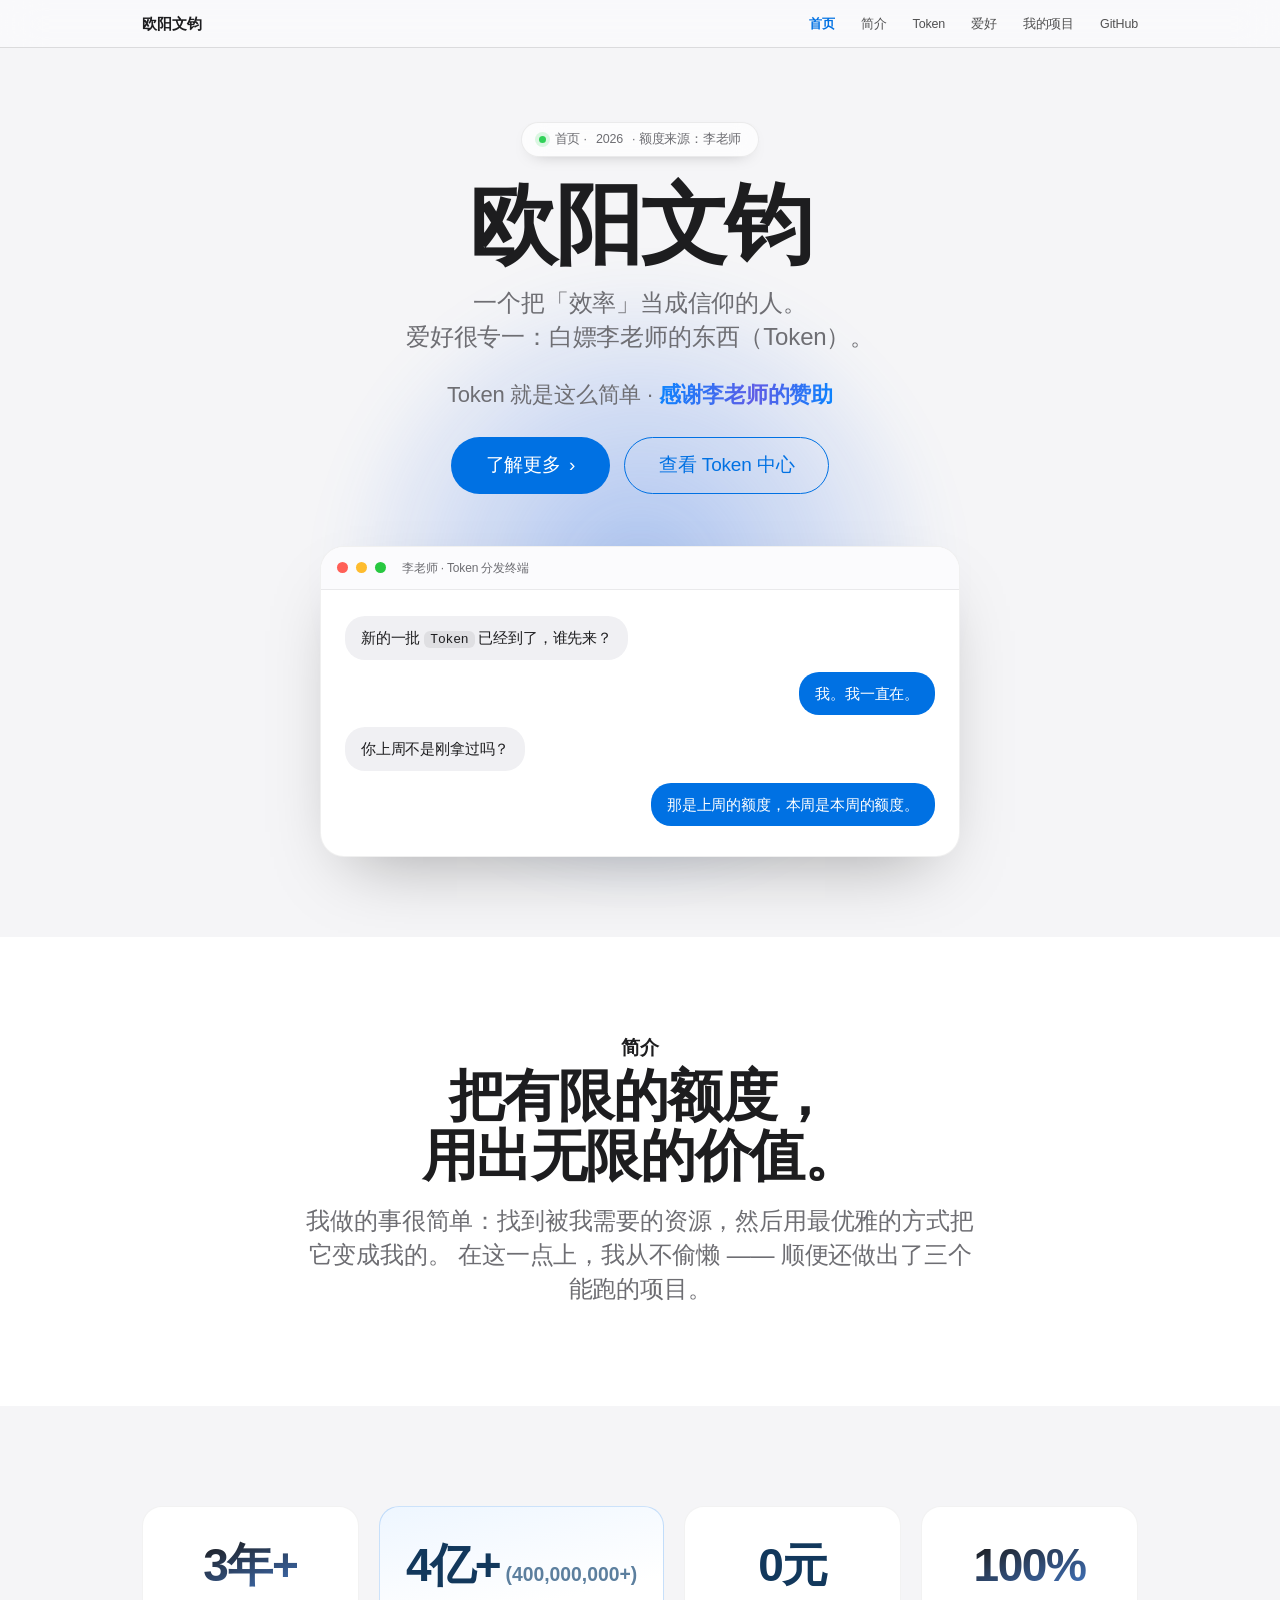
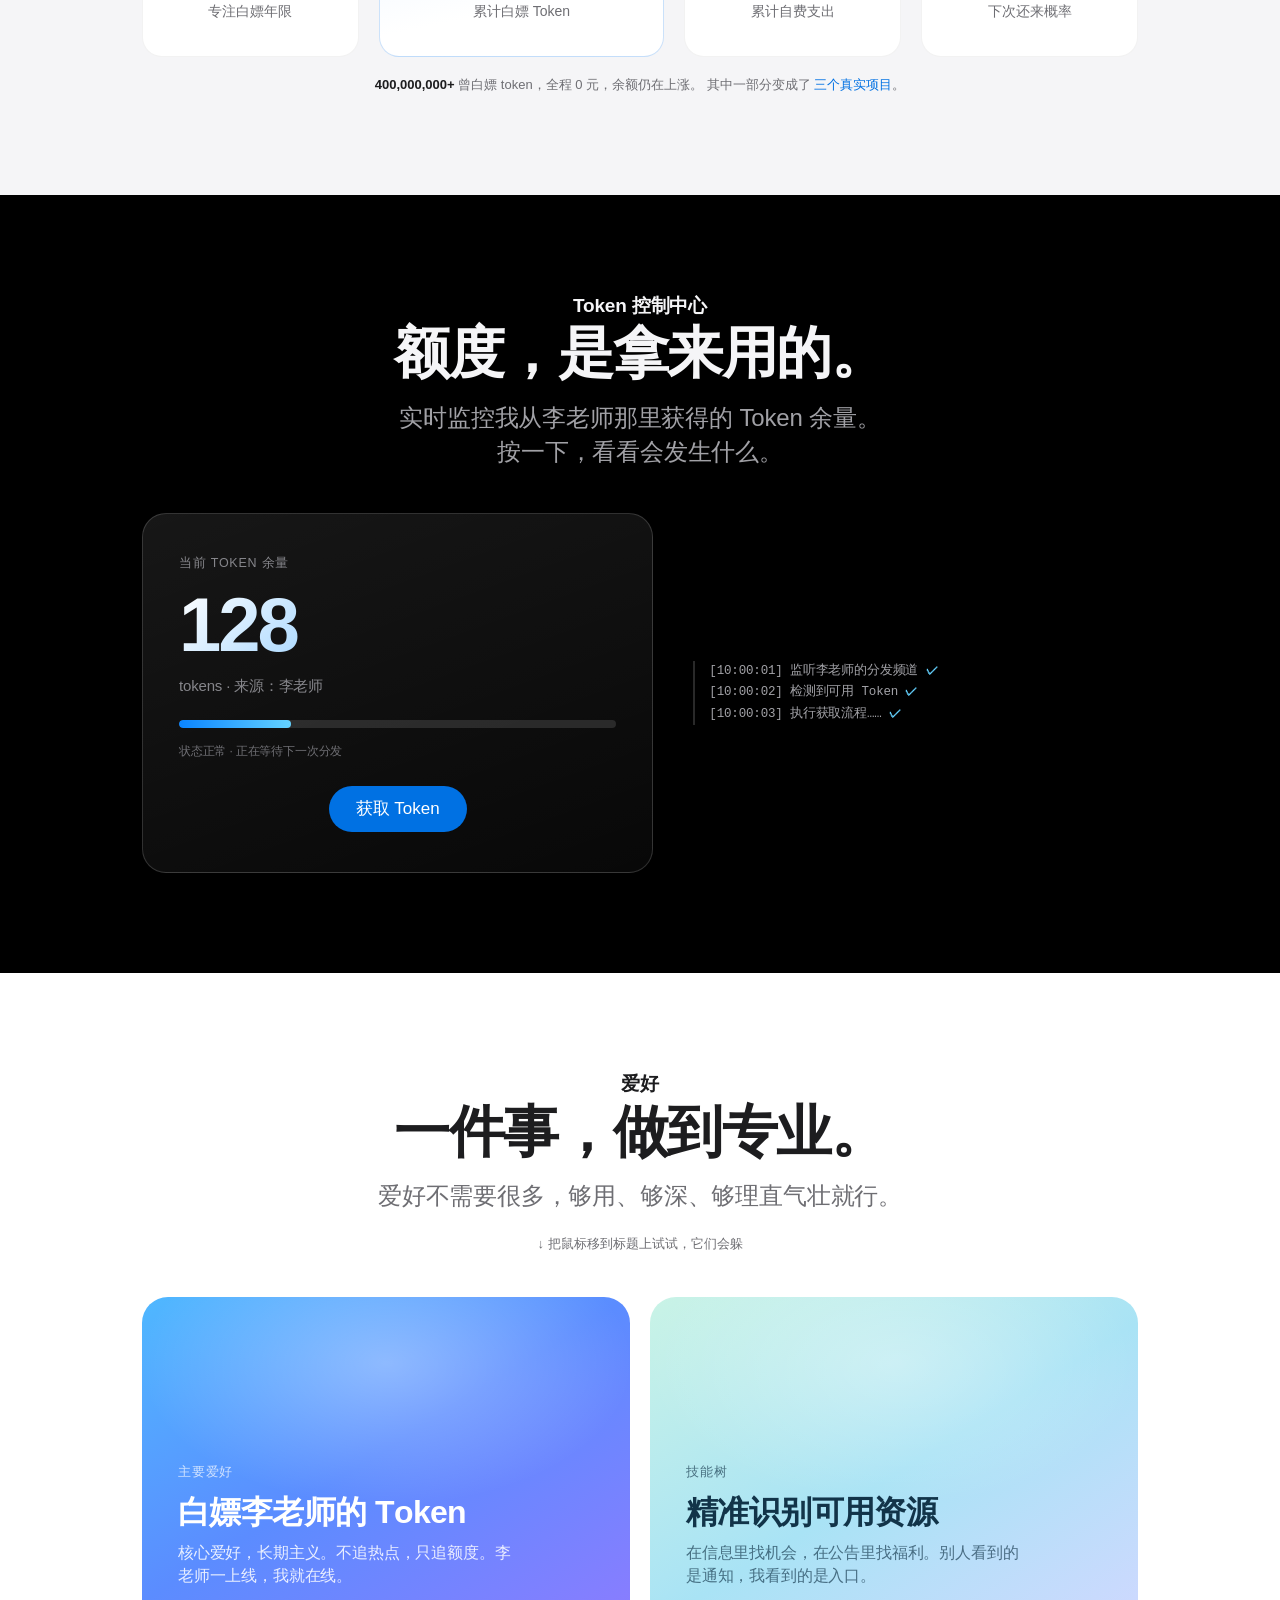
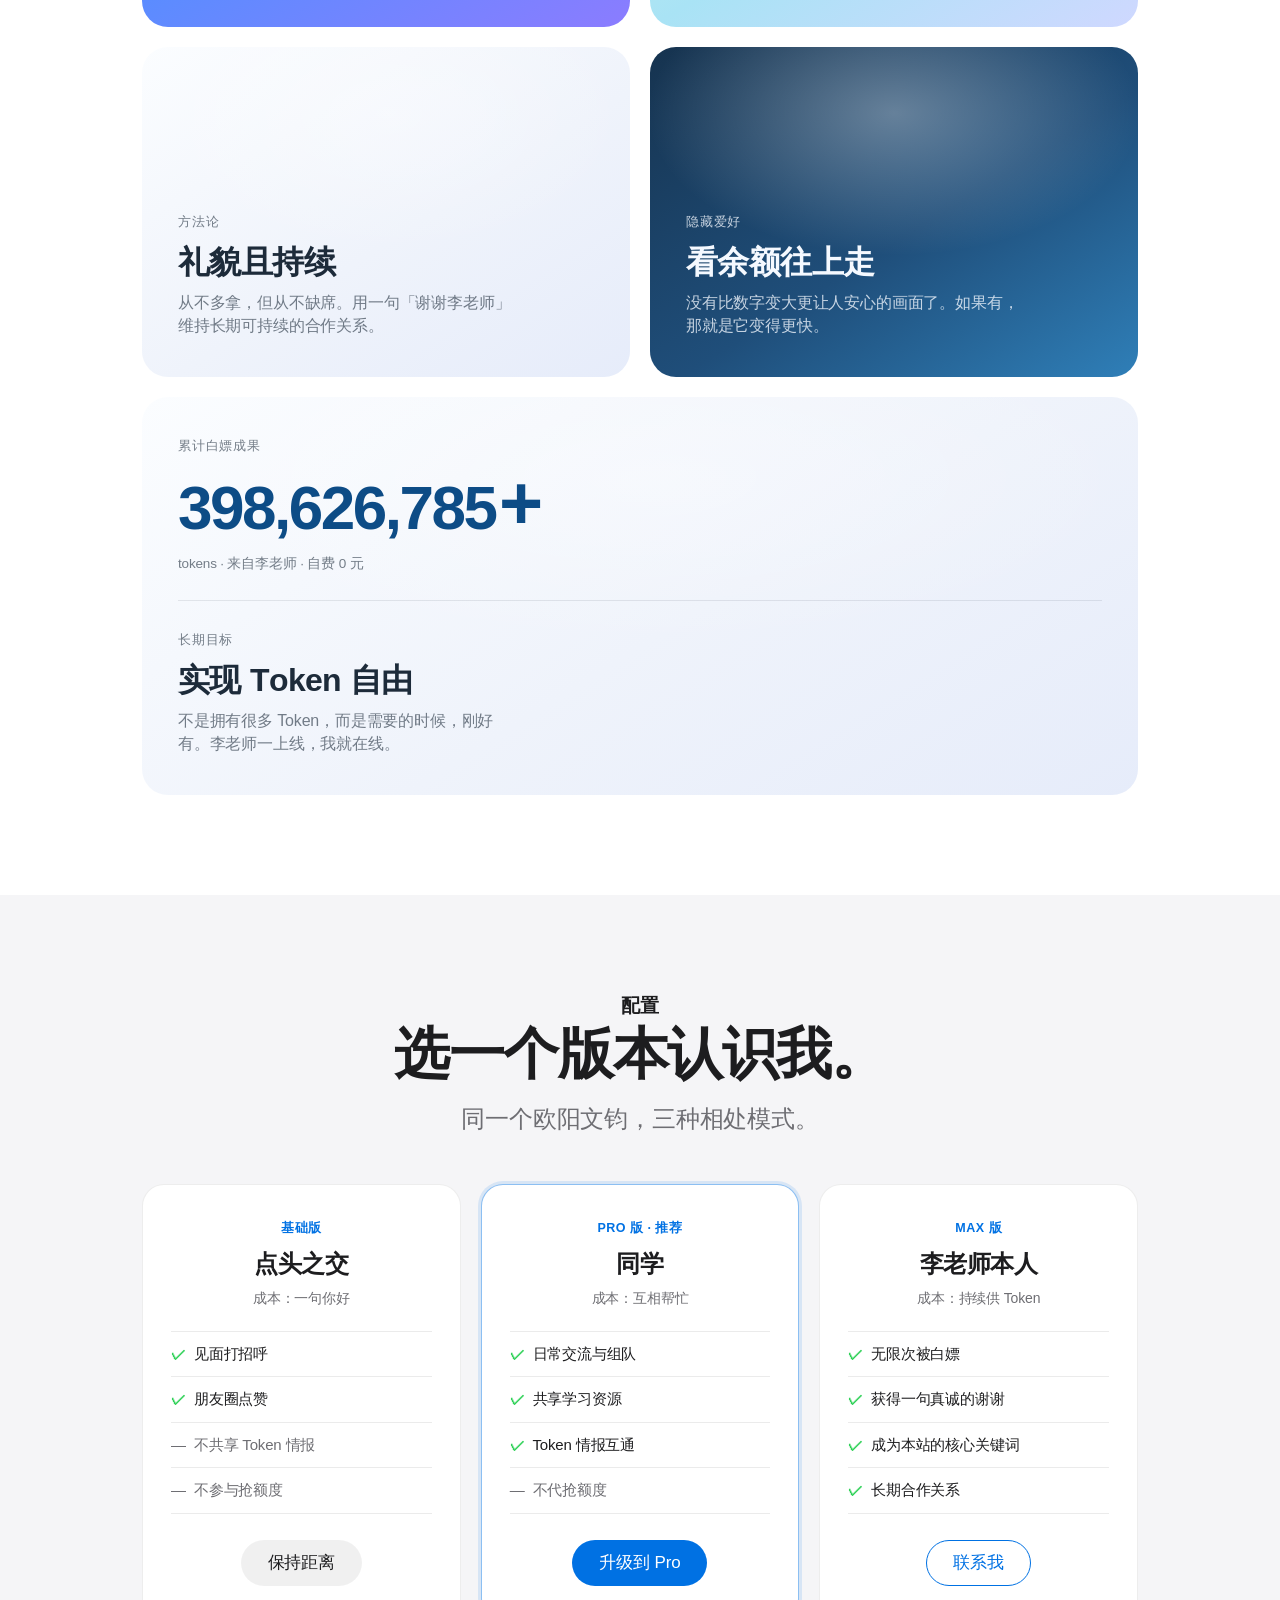
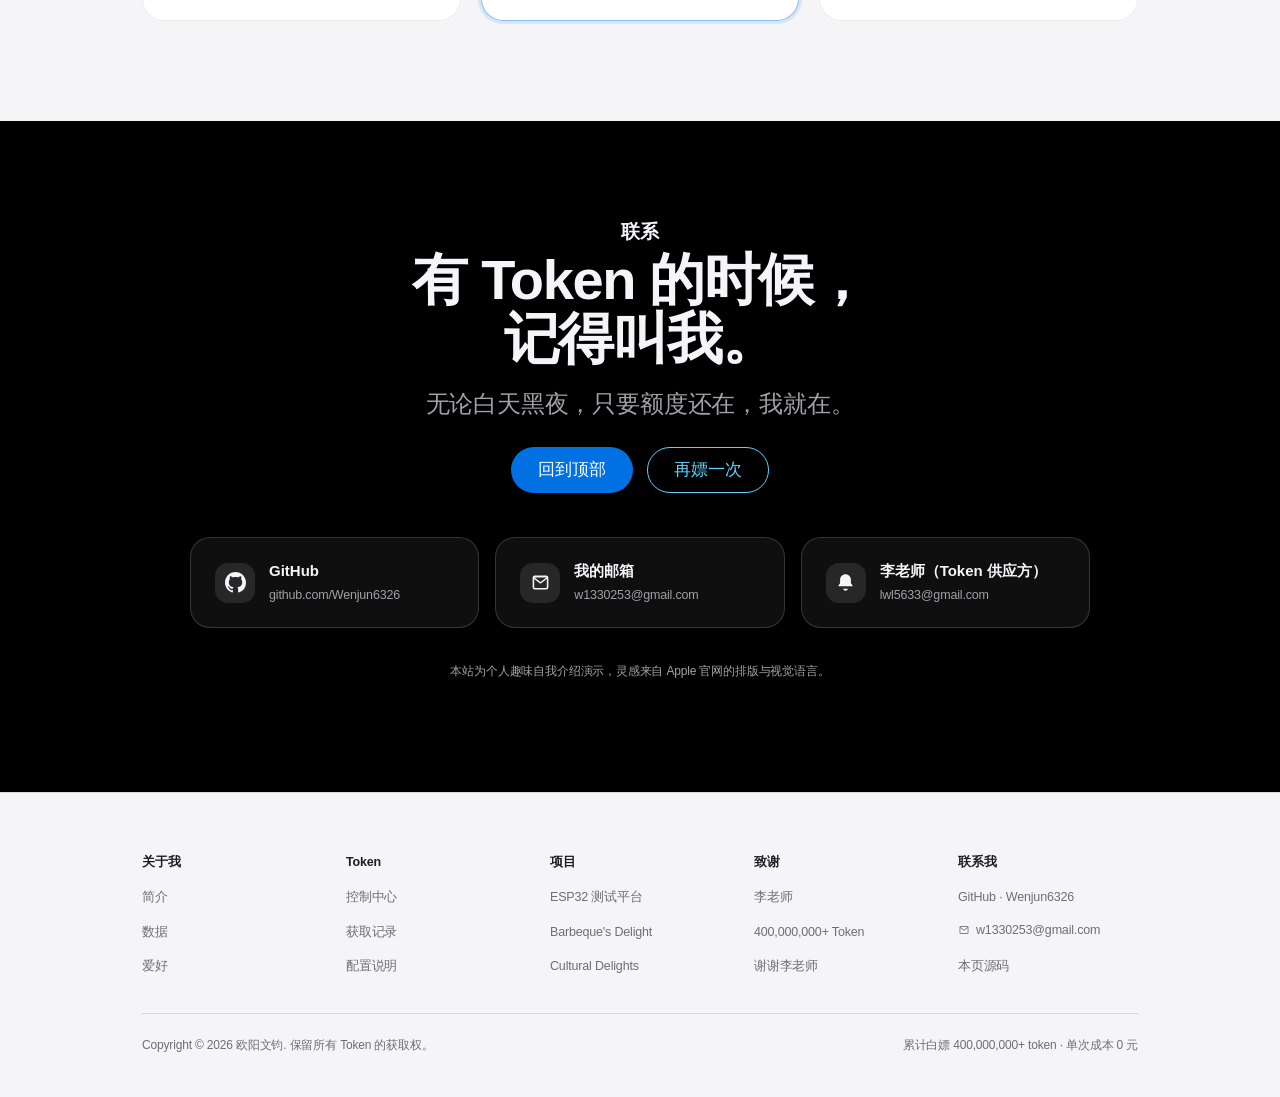
==== commit d5fe991f: "refactor: 个人主页改为首页，项目页作为二级页面 - 个人主页内容移回根 index.html，成为站点首页 - 首屏加入 Token 主题句与「了解更多」入口按钮，通往项目页 - 导航精简为" ====
--- a/profile/index.html
+++ b/profile/index.html
@@ -3,347 +3,24 @@
 <head>
 <meta charset="UTF-8">
 <meta name="viewport" content="width=device-width, initial-scale=1">
-<meta name="theme-color" content="#f5f5f7">
-<meta name="description" content="欧阳文钧的个人主页：爱好是白嫖李老师的东西（Token），以及用这些额度做出来的项目。">
-<title>个人主页 — 欧阳文钧</title>
-<link rel="stylesheet" href="../styles.css">
+<meta name="robots" content="noindex">
+<meta http-equiv="refresh" content="0; url=../index.html">
+<link rel="canonical" href="../index.html">
+<title>正在跳转 — 欧阳文钧</title>
+<style>
+  html,body{height:100%;margin:0}
+  body{
+    display:flex;align-items:center;justify-content:center;
+    background:#f5f5f7;color:#1d1d1f;
+    font-family:-apple-system,BlinkMacSystemFont,"SF Pro Display","PingFang SC","Microsoft YaHei",Arial,sans-serif;
+    text-align:center;padding:24px;
+  }
+  p{font-size:15px;color:#6e6e73;margin:0}
+  a{color:#0071e3}
+</style>
 </head>
 <body>
-
-<nav id="nav">
-  <div class="inner">
-    <a class="brand" href="../index.html">欧阳文钧</a>
-    <div class="links">
-      <a href="../index.html">首页</a>
-      <a href="../projects/index.html">项目</a>
-      <a href="index.html" class="on">个人主页</a>
-      <a href="https://github.com/Wenjun6326" target="_blank" rel="noopener noreferrer">GitHub</a>
-    </div>
-  </div>
-</nav>
-
-<main>
-
-  <!-- ================= 首屏 ================= -->
-  <section id="hero">
-    <div class="wrap stage">
-      <div class="orb"></div>
-      <div class="center">
-        <span class="name-tag reveal">个人主页 · <span data-year>2026</span></span>
-        <h1 class="big reveal d1">欧阳文钧</h1>
-        <p class="lead reveal d2">
-          一个把「效率」当成信仰的人。<br>
-          爱好很专一：白嫖李老师的东西（Token）。
-        </p>
-        <div class="btns reveal d3">
-          <a class="btn btn-solid" href="#tokens">查看 Token 中心</a>
-          <a class="btn btn-ghost" href="../projects/index.html">看看我的项目 ›</a>
-        </div>
-      </div>
-
-      <div style="max-width:640px;margin:52px auto 0" class="reveal d2">
-        <div class="card">
-          <div class="bar"><i></i><i></i><i></i><span>李老师 · Token 分发终端</span></div>
-          <div class="body">
-            <div class="chat">
-              <div class="bubble">新的一批 <code>Token</code> 已经到了，谁先来？</div>
-              <div class="bubble me">我。我一直在。</div>
-              <div class="bubble">你上周不是刚拿过吗？</div>
-              <div class="bubble me">那是上周的额度，本周是本周的额度。</div>
-            </div>
-          </div>
-        </div>
-      </div>
-    </div>
-    <div style="height:80px"></div>
-  </section>
-
-  <!-- ================= 简介 ================= -->
-  <section id="intro">
-    <div class="wrap center">
-      <p class="eyebrow reveal">简介</p>
-      <h2 class="big reveal d1">把有限的额度，<br>用出无限的价值。</h2>
-      <p class="lead reveal d2">
-        我做的事很简单：找到被我需要的资源，然后用最优雅的方式把它变成我的。
-        在这一点上，我从不偷懒 —— 顺便还做出了三个能跑的项目。
-      </p>
-    </div>
-  </section>
-
-  <!-- ================= 数据 ================= -->
-  <section id="stats">
-    <div class="wrap">
-      <div class="grid g4">
-        <div class="stat reveal">
-          <b class="grad" data-count="3" data-suffix="年+" data-magnet>0</b>
-          <span>专注白嫖年限</span>
-        </div>
-        <div class="stat accent reveal d1">
-          <b class="has-alt" data-count="4" data-suffix="亿+" data-alt=" (400,000,000+)">0</b>
-          <span>累计白嫖 Token</span>
-        </div>
-        <div class="stat reveal d2">
-          <b class="deep" data-count="0" data-suffix="元">0</b>
-          <span>累计自费支出</span>
-        </div>
-        <div class="stat reveal d3">
-          <b class="grad" data-count="100" data-suffix="%">0</b>
-          <span>下次还来概率</span>
-        </div>
-      </div>
-      <p class="stats-note center reveal d2">
-        <b id="statsNumber">400,000,000+</b> 曾白嫖 token，全程 0 元，余额仍在上涨。
-        其中一部分变成了 <a href="../projects/index.html" style="color:var(--accent)">三个真实项目</a>。
-      </p>
-    </div>
-  </section>
-
-  <!-- ================= Token 控制中心 ================= -->
-  <section id="tokens" class="dark">
-    <div class="wrap">
-      <div class="center">
-        <p class="eyebrow reveal">Token 控制中心</p>
-        <h2 class="big reveal d1">额度，是拿来用的。</h2>
-        <p class="lead reveal d2">
-          实时监控我从李老师那里获得的 Token 余量。<br>
-          按一下，看看会发生什么。
-        </p>
-      </div>
-
-      <div style="display:grid;grid-template-columns:1.15fr 1fr;gap:40px;align-items:center;margin-top:44px"
-           class="token-board">
-        <div class="reveal d1" style="border-radius:24px;padding:40px 36px;
-             background:linear-gradient(160deg,rgba(255,255,255,.09),rgba(255,255,255,.03));
-             border:1px solid var(--line-dark);backdrop-filter:blur(12px);-webkit-backdrop-filter:blur(12px)">
-          <div style="font-size:12.5px;color:#86868b;letter-spacing:.06em;text-transform:uppercase;margin-bottom:14px">当前 Token 余量</div>
-          <div id="tokenValue" style="font-size:clamp(52px,8vw,76px);font-weight:700;line-height:1;letter-spacing:-.04em;
-               font-variant-numeric:tabular-nums;background:linear-gradient(135deg,#fff,#7cc4ff 60%,#0a84ff);
-               -webkit-background-clip:text;background-clip:text;color:transparent;transition:transform .25s var(--ease)">0</div>
-          <div style="font-size:15px;color:#86868b;margin-top:12px">tokens · 来源：李老师</div>
-          <div style="margin-top:22px;height:8px;border-radius:99px;background:rgba(255,255,255,.12);overflow:hidden">
-            <i id="meterBar" style="display:block;height:100%;width:62%;border-radius:99px;
-               background:linear-gradient(90deg,#0a84ff,#64d2ff);transition:width .6s var(--ease)"></i>
-          </div>
-          <div id="tokenNote" style="font-size:12px;color:#6e6e73;margin-top:14px">状态正常 · 正在等待下一次分发</div>
-          <div class="center" style="margin-top:26px">
-            <button class="btn btn-solid" id="getToken">获取 Token</button>
-          </div>
-        </div>
-
-        <div class="reveal d2" style="font-family:'SF Mono',ui-monospace,Menlo,Consolas,monospace;
-             font-size:12.5px;line-height:1.7;color:#a1a1a6;border-left:2px solid rgba(255,255,255,.16);padding-left:14px"
-             id="logLines">
-          <div>[10:00:01] 监听李老师的分发频道 <b style="color:#64d2ff">✓</b></div>
-          <div>[10:00:02] 检测到可用 Token <b style="color:#64d2ff">✓</b></div>
-          <div>[10:00:03] 执行获取流程…… <b style="color:#64d2ff">✓</b></div>
-        </div>
-      </div>
-    </div>
-  </section>
-
-  <!-- ================= 爱好 ================= -->
-  <section id="hobby">
-    <div class="wrap">
-      <div class="center">
-        <p class="eyebrow reveal">爱好</p>
-        <h2 class="big reveal d1">一件事，做到专业。</h2>
-        <p class="lead reveal d2">爱好不需要很多，够用、够深、够理直气壮就行。</p>
-        <p class="hint reveal d3">↓ 把鼠标移到标题上试试，它们会躲</p>
-      </div>
-
-      <div class="tiles">
-        <article class="tile t1 reveal">
-          <div class="k">主要爱好</div>
-          <h3 class="mid"><span class="magnet" data-magnet>白嫖李老师的 Token</span></h3>
-          <p>核心爱好，长期主义。不追热点，只追额度。李老师一上线，我就在线。</p>
-        </article>
-        <article class="tile t2 reveal d1">
-          <div class="k">技能树</div>
-          <h3 class="mid"><span class="magnet" data-magnet>精准识别可用资源</span></h3>
-          <p>在信息里找机会，在公告里找福利。别人看到的是通知，我看到的是入口。</p>
-        </article>
-        <article class="tile t3 reveal d1">
-          <div class="k">方法论</div>
-          <h3 class="mid"><span class="magnet" data-magnet>礼貌且持续</span></h3>
-          <p>从不多拿，但从不缺席。用一句「谢谢李老师」维持长期可持续的合作关系。</p>
-        </article>
-        <article class="tile t4 reveal d2">
-          <div class="k">隐藏爱好</div>
-          <h3 class="mid"><span class="magnet" data-magnet>看余额往上走</span></h3>
-          <p>没有比数字变大更让人安心的画面了。如果有，那就是它变得更快。</p>
-        </article>
-        <article class="tile t3 wide reveal d3">
-          <div class="wide-top">
-            <div class="w-label">累计白嫖成果</div>
-            <div class="w-value" id="bigNumber">
-              <span class="w-glow" id="bigGlow" aria-hidden="true"></span>
-              <span class="digits" id="bigDigits">400,000,000</span><span class="w-plus" id="bigPlus">+</span>
-            </div>
-            <div class="w-unit">tokens · 来自李老师 · 自费 0 元</div>
-          </div>
-          <div class="k">长期目标</div>
-          <h3 class="mid"><span class="magnet" data-magnet>实现 Token 自由</span></h3>
-          <p>不是拥有很多 Token，而是需要的时候，刚好有。李老师一上线，我就在线。</p>
-        </article>
-      </div>
-    </div>
-  </section>
-
-  <!-- ================= 配置 ================= -->
-  <section id="models" style="background:var(--paper-alt)">
-    <div class="wrap">
-      <div class="center">
-        <p class="eyebrow reveal">配置</p>
-        <h2 class="big reveal d1">选一个版本认识我。</h2>
-        <p class="lead reveal d2">同一个欧阳文钧，三种相处模式。</p>
-      </div>
-
-      <div class="model-grid">
-        <div class="model reveal">
-          <div class="tagline">基础版</div>
-          <h3>点头之交</h3>
-          <div class="price">成本：一句你好</div>
-          <ul>
-            <li class="ok">见面打招呼</li>
-            <li class="ok">朋友圈点赞</li>
-            <li class="no">不共享 Token 情报</li>
-            <li class="no">不参与抢额度</li>
-          </ul>
-          <a class="btn btn-quiet" href="#contact">保持距离</a>
-        </div>
-
-        <div class="model best reveal d1">
-          <div class="tagline">Pro 版 · 推荐</div>
-          <h3>同学</h3>
-          <div class="price">成本：互相帮忙</div>
-          <ul>
-            <li class="ok">日常交流与组队</li>
-            <li class="ok">共享学习资源</li>
-            <li class="ok">Token 情报互通</li>
-            <li class="no">不代抢额度</li>
-          </ul>
-          <a class="btn btn-solid" href="#contact">升级到 Pro</a>
-        </div>
-
-        <div class="model reveal d2">
-          <div class="tagline">Max 版</div>
-          <h3>李老师本人</h3>
-          <div class="price">成本：持续供 Token</div>
-          <ul>
-            <li class="ok">无限次被白嫖</li>
-            <li class="ok">获得一句真诚的谢谢</li>
-            <li class="ok">成为本站的核心关键词</li>
-            <li class="ok">长期合作关系</li>
-          </ul>
-          <a class="btn btn-ghost" href="#contact">联系我</a>
-        </div>
-      </div>
-    </div>
-  </section>
-
-  <!-- ================= 联系方式 ================= -->
-  <section id="contact" class="dark">
-    <div class="wrap center">
-      <p class="eyebrow reveal">联系</p>
-      <h2 class="big reveal d1">有 Token 的时候，<br>记得叫我。</h2>
-      <p class="lead reveal d2">无论白天黑夜，只要额度还在，我就在。</p>
-      <div class="btns reveal d3">
-        <a class="btn btn-solid" href="#hero">回到顶部</a>
-        <button class="btn btn-ghost" id="getToken2" style="border-color:#64d2ff;color:#64d2ff">再嫖一次</button>
-      </div>
-
-      <div class="contacts">
-        <a class="c-card reveal d1" href="https://github.com/Wenjun6326" target="_blank" rel="noopener noreferrer">
-          <span class="ico">
-            <svg viewBox="0 0 16 16" aria-hidden="true"><path d="M8 0C3.58 0 0 3.58 0 8c0 3.54 2.29 6.53 5.47 7.59.4.07.55-.17.55-.38 0-.19-.01-.82-.01-1.49-2.01.37-2.53-.49-2.69-.94-.09-.23-.48-.94-.82-1.13-.28-.15-.68-.52-.01-.53.63-.01 1.08.58 1.23.82.72 1.21 1.87.87 2.33.66.07-.52.28-.87.51-1.07-1.78-.2-3.64-.89-3.64-3.95 0-.87.31-1.59.82-2.15-.08-.2-.36-1.02.08-2.12 0 0 .67-.21 2.2.82.64-.18 1.32-.27 2-.27s1.36.09 2 .27c1.53-1.04 2.2-.82 2.2-.82.44 1.1.16 1.92.08 2.12.51.56.82 1.27.82 2.15 0 3.07-1.87 3.75-3.65 3.95.29.25.54.73.54 1.48 0 1.07-.01 1.93-.01 2.2 0 .21.15.46.55.38A8.01 8.01 0 0 0 16 8c0-4.42-3.58-8-8-8Z"/></svg>
-          </span>
-          <span class="txt"><strong>GitHub</strong><small>github.com/Wenjun6326</small></span>
-        </a>
-
-        <a class="c-card reveal d2" href="mailto:w1330253@gmail.com">
-          <span class="ico">
-            <svg viewBox="0 0 24 24" aria-hidden="true"><path d="M3 6.5A2.5 2.5 0 0 1 5.5 4h13A2.5 2.5 0 0 1 21 6.5v11a2.5 2.5 0 0 1-2.5 2.5h-13A2.5 2.5 0 0 1 3 17.5v-11Zm2.2-.3 6.8 5.1 6.8-5.1H5.2Zm13.8 1.9-6.2 4.65a1.5 1.5 0 0 1-1.8 0L4.8 8.1v9.4c0 .4.3.7.7.7h13c.4 0 .7-.3.7-.7V8.1Z"/></svg>
-          </span>
-          <span class="txt"><strong>我的邮箱</strong><small>w1330253@gmail.com</small></span>
-        </a>
-
-        <a class="c-card reveal d3" href="mailto:lwl5633@gmail.com">
-          <span class="ico">
-            <svg viewBox="0 0 24 24" aria-hidden="true"><path d="M12 2.6c-3.4 0-6.2 2.8-6.2 6.2v3.4c0 .6-.2 1.1-.6 1.5l-1 1.1c-.6.6-.1 1.6.7 1.6h14.2c.8 0 1.3-1 .7-1.6l-1-1.1c-.4-.4-.6-.9-.6-1.5V8.8c0-3.4-2.8-6.2-6.2-6.2Zm0 18.8a2.9 2.9 0 0 0 2.8-2.2H9.2A2.9 2.9 0 0 0 12 21.4Z"/></svg>
-          </span>
-          <span class="txt"><strong>李老师（Token 供应方）</strong><small>lwl5633@gmail.com</small></span>
-        </a>
-      </div>
-
-      <p class="small reveal d3" style="margin-top:34px">
-        本站为个人趣味自我介绍演示，灵感来自 Apple 官网的排版与视觉语言。
-      </p>
-    </div>
-  </section>
-
-</main>
-
-<footer>
-  <div class="wrap">
-    <div class="foot-links">
-      <div>
-        <h4>关于我</h4>
-        <ul>
-          <li><a href="#intro">简介</a></li>
-          <li><a href="#stats">数据</a></li>
-          <li><a href="#hobby">爱好</a></li>
-        </ul>
-      </div>
-      <div>
-        <h4>Token</h4>
-        <ul>
-          <li><a href="#tokens">控制中心</a></li>
-          <li><a href="#stats">获取记录</a></li>
-          <li><a href="#models">配置说明</a></li>
-        </ul>
-      </div>
-      <div>
-        <h4>项目</h4>
-        <ul>
-          <li><a href="../projects/index.html#esp32">ESP32 测试平台</a></li>
-          <li><a href="../projects/index.html#bbq">Barbeque's Delight</a></li>
-          <li><a href="../projects/index.html#cultural">Cultural Delights</a></li>
-        </ul>
-      </div>
-      <div>
-        <h4>致谢</h4>
-        <ul>
-          <li><a href="#contact">李老师</a></li>
-          <li><a href="#stats">400,000,000+ Token</a></li>
-          <li><a href="#contact">谢谢李老师</a></li>
-        </ul>
-      </div>
-      <div>
-        <h4>联系我</h4>
-        <ul>
-          <li><a href="https://github.com/Wenjun6326" target="_blank" rel="noopener noreferrer">GitHub · Wenjun6326</a></li>
-          <li><a class="mail-inline" href="mailto:w1330253@gmail.com">
-            <svg class="mi" viewBox="0 0 24 24" aria-hidden="true"><path d="M3 6.5A2.5 2.5 0 0 1 5.5 4h13A2.5 2.5 0 0 1 21 6.5v11a2.5 2.5 0 0 1-2.5 2.5h-13A2.5 2.5 0 0 1 3 17.5v-11Zm2.2-.3 6.8 5.1 6.8-5.1H5.2Zm13.8 1.9-6.2 4.65a1.5 1.5 0 0 1-1.8 0L4.8 8.1v9.4c0 .4.3.7.7.7h13c.4 0 .7-.3.7-.7V8.1Z"/></svg>
-            w1330253@gmail.com</a></li>
-          <li><a href="https://github.com/Wenjun6326/wenjun6326.github.io" target="_blank" rel="noopener noreferrer">本页源码</a></li>
-        </ul>
-      </div>
-    </div>
-    <div class="foot-note">
-      <span>Copyright © <span data-year>2026</span> 欧阳文钧. 保留所有 Token 的获取权。</span>
-      <span>累计白嫖 400,000,000+ token · 单次成本 0 元</span>
-    </div>
-  </div>
-</footer>
-
-<style>
-/* 移动端：Token 中心两栏堆叠 */
-@media (max-width:834px){
-  .token-board{grid-template-columns:1fr !important;}
-}
-#tokenValue.pop{transform:scale(1.06);}
-</style>
-
-<script src="../app.js"></script>
+  <p>个人主页已移到首页，正在跳转…… 如果没有自动跳转，请<a href="../index.html">点此进入</a>。</p>
+  <script>location.replace("../index.html");</script>
 </body>
 </html>
